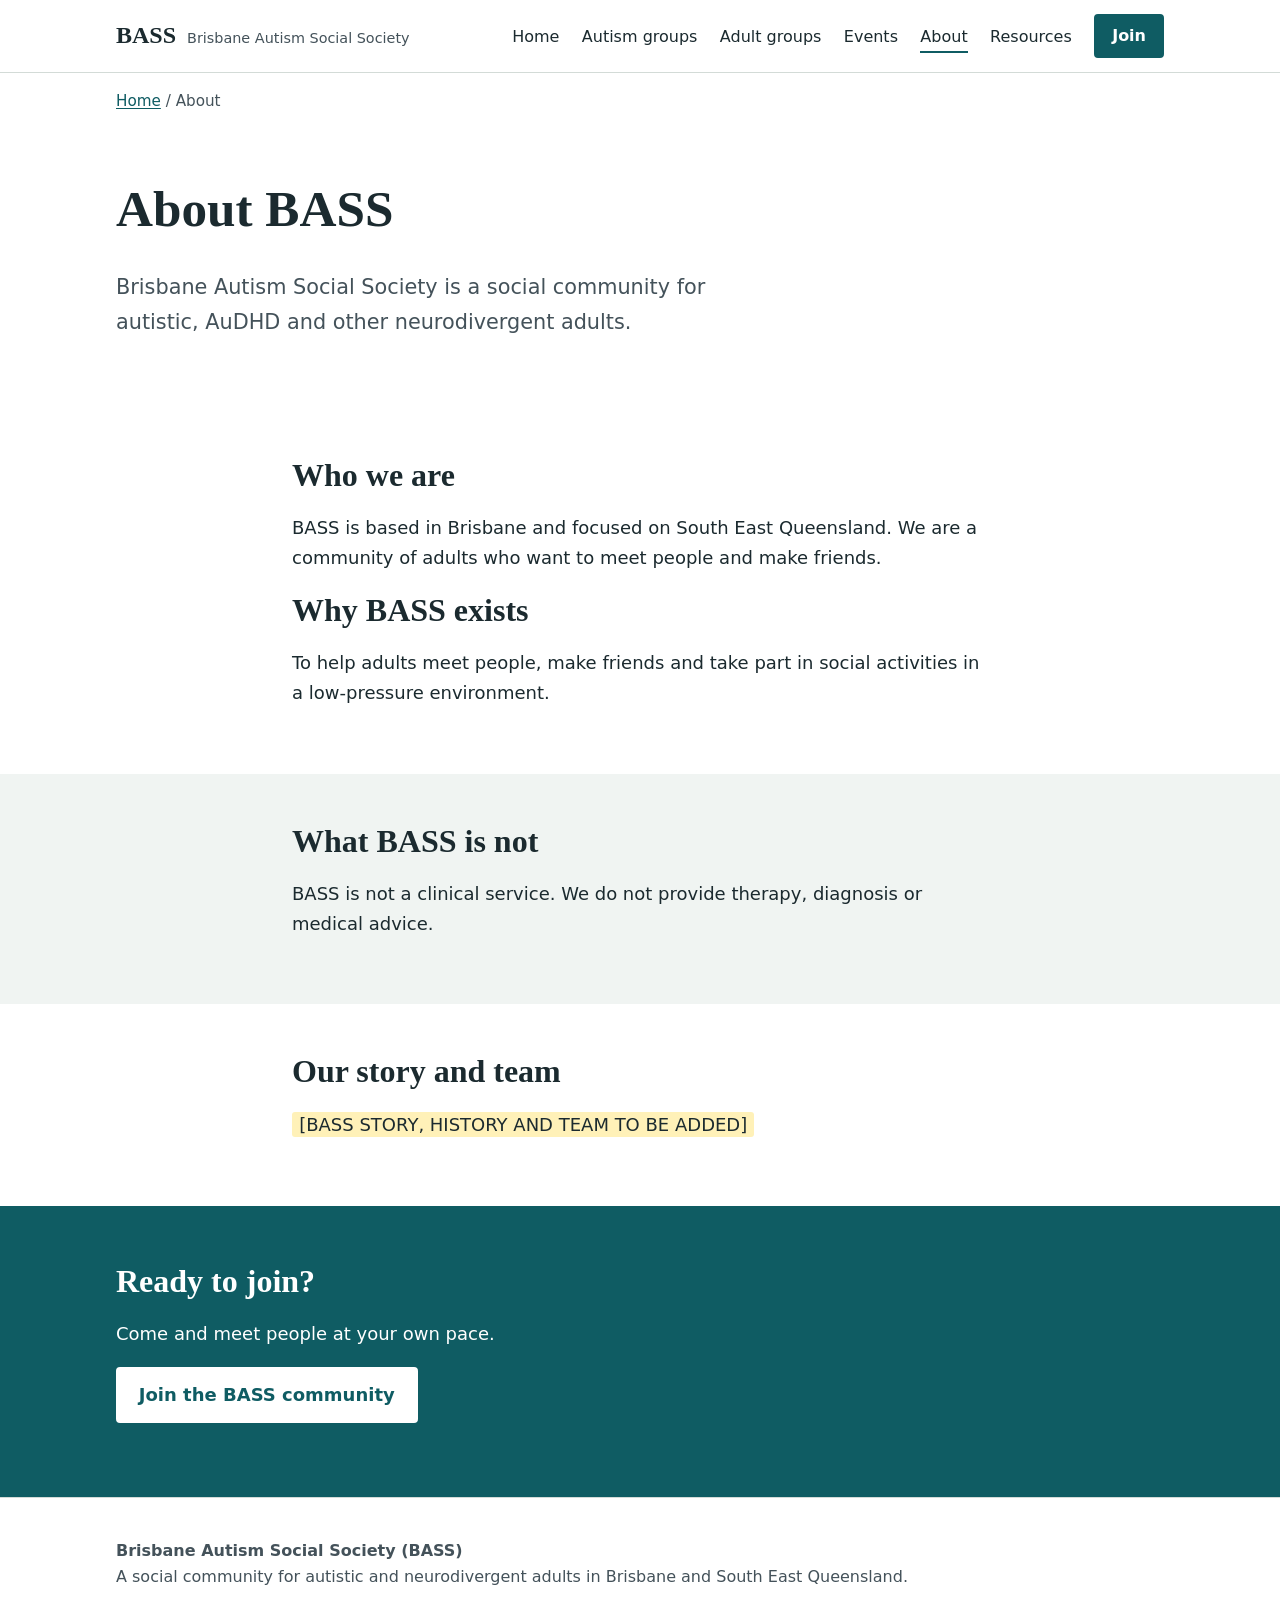
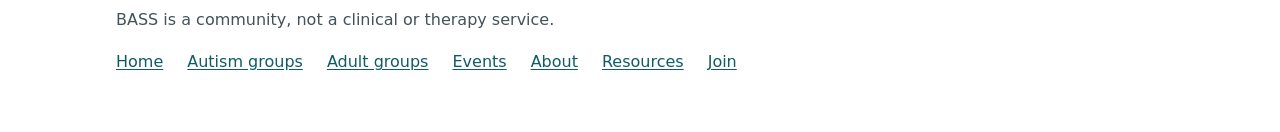
==== about/index.html @ 539f9b06 "Add files via upload" ====
<!doctype html>
<html lang="en-AU">
<head>
<meta charset="utf-8">
<meta name="viewport" content="width=device-width, initial-scale=1">
<title>About BASS | Brisbane Autism Social Society</title>
<meta name="description" content="Learn about Brisbane Autism Social Society (BASS), a social community for autistic and neurodivergent adults in Brisbane and South East Queensland.">
<link rel="canonical" href="https://bassbrisbane.com/about/">
<meta property="og:type" content="website">
<meta property="og:site_name" content="Brisbane Autism Social Society">
<meta property="og:locale" content="en_AU">
<meta property="og:title" content="About BASS | Brisbane Autism Social Society">
<meta property="og:description" content="Learn about Brisbane Autism Social Society (BASS), a social community for autistic and neurodivergent adults in Brisbane and South East Queensland.">
<meta property="og:url" content="https://bassbrisbane.com/about/">
<meta name="twitter:card" content="summary">
<link rel="icon" href="/assets/images/favicon.svg" type="image/svg+xml">
<link rel="stylesheet" href="/assets/css/styles.css">
<script>document.documentElement.className="js"</script>
<script type="application/ld+json">{"@context": "https://schema.org", "@type": "BreadcrumbList", "itemListElement": [{"@type": "ListItem", "position": 1, "name": "Home", "item": "https://bassbrisbane.com/"}, {"@type": "ListItem", "position": 2, "name": "About", "item": "https://bassbrisbane.com/about/"}]}</script>
</head>
<body>
<a class="skip" href="#main">Skip to main content</a>
<header class="site-header"><div class="wrap bar">
<a class="brand" href="/">BASS<span> Brisbane Autism Social Society</span></a>
<button class="menu-btn" aria-expanded="false" aria-controls="nav">Menu</button>
<nav id="nav" class="nav" aria-label="Main"><ul><li><a href="/">Home</a></li><li><a href="/autism-groups-brisbane/">Autism groups</a></li><li><a href="/autism-groups-adults-brisbane/">Adult groups</a></li><li><a href="/events/">Events</a></li><li><a href="/about/" aria-current="page">About</a></li><li><a href="/resources/">Resources</a></li><li><a class="btn" href="/contact/">Join</a></li></ul></nav>
</div></header>
<main id="main">
<p class="crumb"><a href="/">Home</a> / About</p>
<section class="hero"><div class="wrap"><h1>About BASS</h1><p class="lead">Brisbane Autism Social Society is a social community for autistic, AuDHD and other neurodivergent adults.</p></div></section><section class="sec "><div class="wrap narrow"><h2>Who we are</h2>
<p>BASS is based in Brisbane and focused on South East Queensland. We are a community of adults who want to meet people and make friends.</p>
<h2>Why BASS exists</h2>
<p>To help adults meet people, make friends and take part in social activities in a low-pressure environment.</p></div></section><section class="sec soft"><div class="wrap narrow"><h2>What BASS is not</h2>
<p>BASS is not a clinical service. We do not provide therapy, diagnosis or medical advice.</p></div></section><section class="sec "><div class="wrap narrow"><h2>Our story and team</h2><p><span class="ph">[BASS STORY, HISTORY AND TEAM TO BE ADDED]</span></p></div></section><section class="band"><div class="wrap"><h2>Ready to join?</h2><p>Come and meet people at your own pace.</p><p><a class="btn" href="/contact/">Join the BASS community</a></p></div></section>
</main>
<footer class="site-footer"><div class="wrap">
<p><strong>Brisbane Autism Social Society (BASS)</strong><br>A social community for autistic and neurodivergent adults in Brisbane and South East Queensland.</p>
<p>BASS is a community, not a clinical or therapy service.</p>
<ul><li><a href="/">Home</a></li><li><a href="/autism-groups-brisbane/">Autism groups</a></li><li><a href="/autism-groups-adults-brisbane/">Adult groups</a></li><li><a href="/events/">Events</a></li><li><a href="/about/">About</a></li><li><a href="/resources/">Resources</a></li><li><a href="/contact/">Join</a></li></ul>
</div></footer>
<script src="/assets/js/main.js" defer></script>
</body>
</html>
---- assets/css/styles.css ----
/* BASS styles. Colours and sizes are set once here, at the top. */
:root{--text:#1b2a2f;--muted:#44525a;--bg:#fff;--soft:#f0f4f2;--line:#d3dbd7;--brand:#0f5c63;--brand-d:#0a4349;--ph:#fff1b8;--focus:#8a4b00}
*,*::before,*::after{box-sizing:border-box}
html{font-size:100%;scroll-behavior:smooth}
body{margin:0;font:1.125rem/1.65 system-ui,-apple-system,"Segoe UI",Roboto,Arial,sans-serif;color:var(--text);background:var(--bg)}
.wrap{max-width:68rem;margin:0 auto;padding:0 1.25rem}
.narrow{max-width:46rem;margin-left:auto;margin-right:auto}
h1,h2,h3{font-family:Georgia,"Times New Roman",serif;line-height:1.2;margin:0 0 .6em;color:var(--text)}
h1{font-size:clamp(2rem,5vw,3.2rem);max-width:20ch}
h2{font-size:clamp(1.5rem,3.2vw,2rem)}
h3{font-size:1.25rem}
p,ul{margin:0 0 1em}
a{color:var(--brand);text-underline-offset:.15em}
a:hover{color:var(--brand-d)}
:focus-visible{outline:3px solid var(--focus);outline-offset:3px}
.skip{position:absolute;left:-999px}
.skip:focus{left:1rem;top:1rem;background:#fff;padding:.5rem 1rem;z-index:10}
.site-header{border-bottom:1px solid var(--line)}
.bar{display:flex;align-items:center;justify-content:space-between;gap:1rem;padding-top:.9rem;padding-bottom:.9rem;flex-wrap:wrap}
.brand{font:700 1.5rem Georgia,serif;color:var(--text);text-decoration:none}
.brand span{font:400 .9rem system-ui,sans-serif;color:var(--muted);margin-left:.4rem}
.nav ul{display:flex;gap:1.4rem;list-style:none;margin:0;padding:0;align-items:center}
.nav a{color:var(--text);text-decoration:none;font-size:1rem;padding:.3rem 0;border-bottom:2px solid transparent}
.nav a:hover,.nav a[aria-current=page]{border-bottom-color:var(--brand)}
.btn,.nav a.btn{display:inline-block;background:var(--brand);color:#fff;padding:.7rem 1.3rem;border:2px solid var(--brand);border-radius:4px;font-weight:600;text-decoration:none}
.btn:hover,.nav a.btn:hover{background:var(--brand-d);border-color:var(--brand-d);color:#fff}
.btn.alt{background:#fff;color:var(--brand)}
.btn.alt:hover{background:var(--soft);color:var(--brand-d)}
.nav a.btn{padding:.4rem 1rem}
.menu-btn{display:none;font:inherit;background:#fff;border:2px solid var(--brand);color:var(--brand);padding:.4rem 1rem;border-radius:4px;cursor:pointer}
.hero{padding:4rem 0 3rem}
.lead{font-size:1.3rem;color:var(--muted);max-width:40rem}
.actions{display:flex;gap:1rem;flex-wrap:wrap}
.sec{padding:3rem 0}
.soft{background:var(--soft)}
.grid{display:grid;gap:2rem;grid-template-columns:repeat(auto-fit,minmax(14rem,1fr))}
.grid>div{border-top:3px solid var(--brand);padding-top:1rem}
.links li{margin-bottom:.6rem}
.band{background:var(--brand);color:#fff;padding:3.5rem 0}
.band h2{color:#fff}
.band .btn{background:#fff;color:var(--brand);border-color:#fff}
.band .btn:hover{background:var(--soft);color:var(--brand-d)}
.band :focus-visible{outline-color:#fff}
.crumb{max-width:68rem;margin:1rem auto 0;padding:0 1.25rem;font-size:.95rem;color:var(--muted)}
.ph{background:var(--ph);padding:.1em .4em;border-radius:3px}
.site-footer{border-top:1px solid var(--line);padding:2.5rem 0;font-size:1rem;color:var(--muted)}
.site-footer ul{display:flex;flex-wrap:wrap;gap:.5rem 1.5rem;list-style:none;padding:0}
@media (max-width:56rem){
  .js .menu-btn{display:block}
  .js .nav{display:none;width:100%}
  .js .nav.open{display:block}
  .nav ul{flex-direction:column;align-items:flex-start;gap:.8rem;padding:.8rem 0}
  .brand span{display:block;margin:0}
  .hero{padding:2.5rem 0 2rem}
}
@media (max-width:56rem){.nav ul{flex-wrap:wrap}}
@media (max-width:56rem){html:not(.js) .nav ul{flex-direction:row;gap:.5rem 1.2rem;flex-wrap:wrap}}
@media (prefers-reduced-motion:reduce){html{scroll-behavior:auto}*{transition:none!important;animation:none!important}}
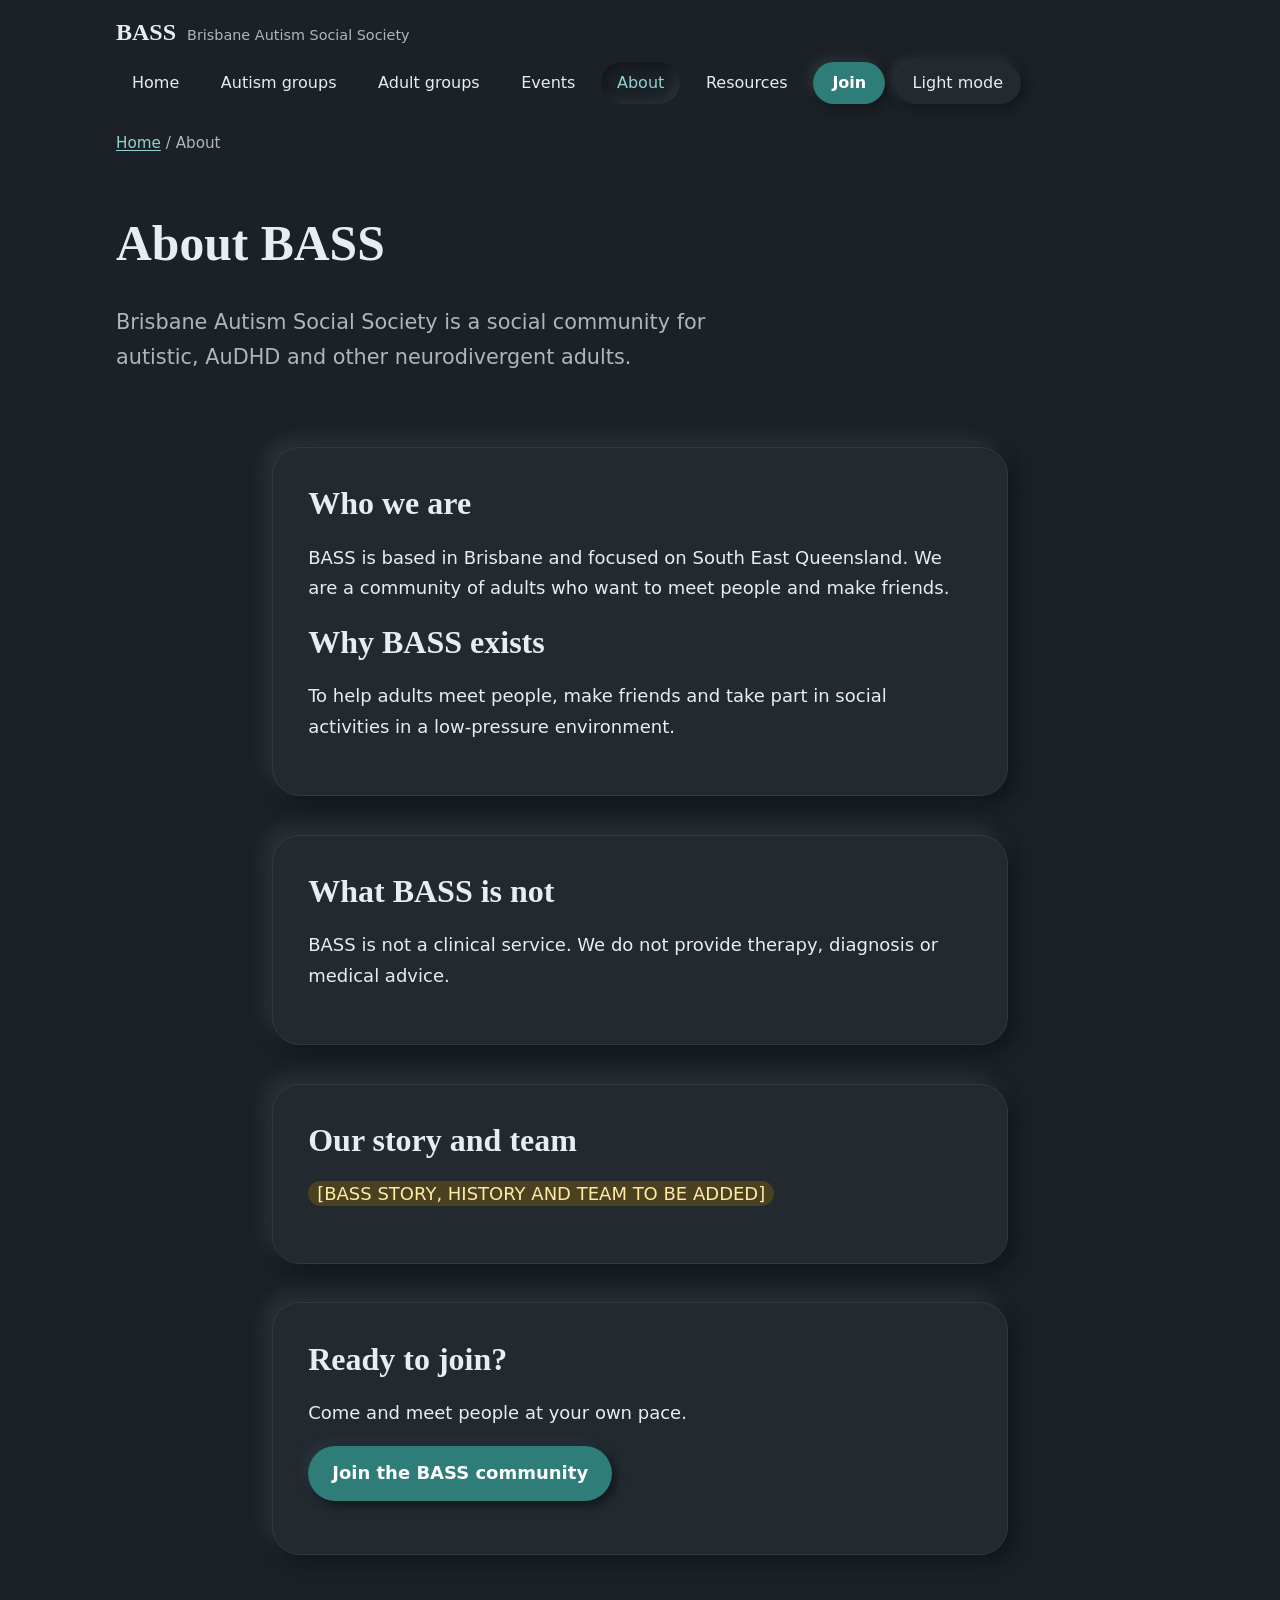
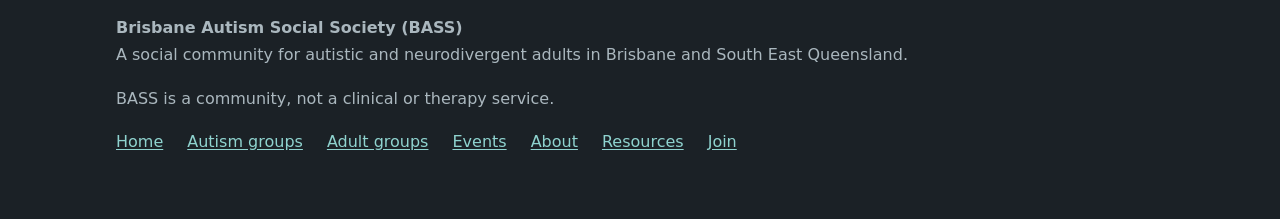
==== commit ddeb4f70: "Add files via upload" ====
--- a/about/index.html
+++ b/about/index.html
@@ -15,7 +15,7 @@
 <meta name="twitter:card" content="summary">
 <link rel="icon" href="/assets/images/favicon.svg" type="image/svg+xml">
 <link rel="stylesheet" href="/assets/css/styles.css">
-<script>document.documentElement.className="js"</script>
+<script>var r=document.documentElement;r.className="js";try{r.dataset.theme=localStorage.getItem("bass-theme")||"dark"}catch(e){r.dataset.theme="dark"}</script>
 <script type="application/ld+json">{"@context": "https://schema.org", "@type": "BreadcrumbList", "itemListElement": [{"@type": "ListItem", "position": 1, "name": "Home", "item": "https://bassbrisbane.com/"}, {"@type": "ListItem", "position": 2, "name": "About", "item": "https://bassbrisbane.com/about/"}]}</script>
 </head>
 <body>
@@ -23,7 +23,7 @@
 <header class="site-header"><div class="wrap bar">
 <a class="brand" href="/">BASS<span> Brisbane Autism Social Society</span></a>
 <button class="menu-btn" aria-expanded="false" aria-controls="nav">Menu</button>
-<nav id="nav" class="nav" aria-label="Main"><ul><li><a href="/">Home</a></li><li><a href="/autism-groups-brisbane/">Autism groups</a></li><li><a href="/autism-groups-adults-brisbane/">Adult groups</a></li><li><a href="/events/">Events</a></li><li><a href="/about/" aria-current="page">About</a></li><li><a href="/resources/">Resources</a></li><li><a class="btn" href="/contact/">Join</a></li></ul></nav>
+<nav id="nav" class="nav" aria-label="Main"><ul><li><a href="/">Home</a></li><li><a href="/autism-groups-brisbane/">Autism groups</a></li><li><a href="/autism-groups-adults-brisbane/">Adult groups</a></li><li><a href="/events/">Events</a></li><li><a href="/about/" aria-current="page">About</a></li><li><a href="/resources/">Resources</a></li><li><a class="btn" href="/contact/">Join</a></li><li><button type="button" class="theme-btn">Light mode</button></li></ul></nav>
 </div></header>
 <main id="main">
 <p class="crumb"><a href="/">Home</a> / About</p>
--- a/assets/css/styles.css
+++ b/assets/css/styles.css
@@ -1,58 +1,61 @@
-/* BASS styles. Colours and sizes are set once here, at the top. */
-:root{--text:#1b2a2f;--muted:#44525a;--bg:#fff;--soft:#f0f4f2;--line:#d3dbd7;--brand:#0f5c63;--brand-d:#0a4349;--ph:#fff1b8;--focus:#8a4b00}
+/* BASS styles: soft, raised ("pop-out") look on a calm dark theme.
+   Colours live in the two theme blocks below. Change them here. */
+:root,[data-theme=dark]{--bg:#1b2126;--surface:#222a30;--text:#e8edf0;--muted:#aab7be;--link:#8fd3cf;--btn:#2e7d78;--btn-h:#37908a;--line:#303a42;--ph:#4a4120;--ph-t:#ffeaa6;--focus:#ffd28a;--hi:#2b343b;--lo:#12171a}
+[data-theme=light]{--bg:#e9eef0;--surface:#e9eef0;--text:#1b2a2f;--muted:#44525a;--link:#0f5c63;--btn:#0f5c63;--btn-h:#0a4349;--line:#d3dbd7;--ph:#fff1b8;--ph-t:#1b2a2f;--focus:#8a4b00;--hi:#fff;--lo:#c3cbce}
+:root{--r:28px;--pop:8px 8px 18px var(--lo),-8px -8px 18px var(--hi);--pop-s:4px 4px 10px var(--lo),-4px -4px 10px var(--hi);--press:inset 4px 4px 10px var(--lo),inset -4px -4px 10px var(--hi)}
 *,*::before,*::after{box-sizing:border-box}
 html{font-size:100%;scroll-behavior:smooth}
-body{margin:0;font:1.125rem/1.65 system-ui,-apple-system,"Segoe UI",Roboto,Arial,sans-serif;color:var(--text);background:var(--bg)}
+body{margin:0;font:1.125rem/1.7 system-ui,-apple-system,"Segoe UI",Roboto,Arial,sans-serif;color:var(--text);background:var(--bg)}
 .wrap{max-width:68rem;margin:0 auto;padding:0 1.25rem}
-.narrow{max-width:46rem;margin-left:auto;margin-right:auto}
-h1,h2,h3{font-family:Georgia,"Times New Roman",serif;line-height:1.2;margin:0 0 .6em;color:var(--text)}
-h1{font-size:clamp(2rem,5vw,3.2rem);max-width:20ch}
+h1,h2,h3{font-family:Georgia,"Times New Roman",serif;line-height:1.25;margin:0 0 .6em}
+h1{font-size:clamp(2rem,5vw,3.1rem);max-width:20ch}
 h2{font-size:clamp(1.5rem,3.2vw,2rem)}
 h3{font-size:1.25rem}
 p,ul{margin:0 0 1em}
-a{color:var(--brand);text-underline-offset:.15em}
-a:hover{color:var(--brand-d)}
+a{color:var(--link);text-underline-offset:.15em}
 :focus-visible{outline:3px solid var(--focus);outline-offset:3px}
 .skip{position:absolute;left:-999px}
-.skip:focus{left:1rem;top:1rem;background:#fff;padding:.5rem 1rem;z-index:10}
-.site-header{border-bottom:1px solid var(--line)}
-.bar{display:flex;align-items:center;justify-content:space-between;gap:1rem;padding-top:.9rem;padding-bottom:.9rem;flex-wrap:wrap}
+.skip:focus{left:1rem;top:1rem;background:var(--surface);color:var(--text);padding:.5rem 1rem;z-index:10;border-radius:999px}
+.bar{display:flex;align-items:center;justify-content:space-between;gap:1rem;padding-top:1.2rem;padding-bottom:1.2rem;flex-wrap:wrap}
 .brand{font:700 1.5rem Georgia,serif;color:var(--text);text-decoration:none}
 .brand span{font:400 .9rem system-ui,sans-serif;color:var(--muted);margin-left:.4rem}
-.nav ul{display:flex;gap:1.4rem;list-style:none;margin:0;padding:0;align-items:center}
-.nav a{color:var(--text);text-decoration:none;font-size:1rem;padding:.3rem 0;border-bottom:2px solid transparent}
-.nav a:hover,.nav a[aria-current=page]{border-bottom-color:var(--brand)}
-.btn,.nav a.btn{display:inline-block;background:var(--brand);color:#fff;padding:.7rem 1.3rem;border:2px solid var(--brand);border-radius:4px;font-weight:600;text-decoration:none}
-.btn:hover,.nav a.btn:hover{background:var(--brand-d);border-color:var(--brand-d);color:#fff}
-.btn.alt{background:#fff;color:var(--brand)}
-.btn.alt:hover{background:var(--soft);color:var(--brand-d)}
-.nav a.btn{padding:.4rem 1rem}
-.menu-btn{display:none;font:inherit;background:#fff;border:2px solid var(--brand);color:var(--brand);padding:.4rem 1rem;border-radius:4px;cursor:pointer}
-.hero{padding:4rem 0 3rem}
+.nav ul{display:flex;gap:.6rem;list-style:none;margin:0;padding:0;align-items:center}
+.nav a{display:inline-block;color:var(--text);text-decoration:none;font-size:1rem;padding:.45rem 1rem;border-radius:999px;transition:box-shadow .2s}
+.nav a:hover{box-shadow:var(--pop-s)}
+.nav a[aria-current=page]{box-shadow:var(--press);color:var(--link)}
+.btn,.nav a.btn{display:inline-block;background:var(--btn);color:#fff;padding:.75rem 1.5rem;border:0;border-radius:999px;font-weight:600;text-decoration:none;box-shadow:var(--pop-s);transition:box-shadow .2s,background .2s}
+.btn:hover,.nav a.btn:hover{background:var(--btn-h);box-shadow:var(--pop)}
+.btn:active,.nav a.btn:active{box-shadow:var(--press)}
+.btn.alt{background:var(--surface);color:var(--link)}
+.btn.alt:hover{background:var(--surface)}
+.nav a.btn{padding:.45rem 1.2rem}
+.menu-btn,.theme-btn{font:inherit;font-size:1rem;color:var(--text);background:var(--surface);border:0;border-radius:999px;padding:.45rem 1.1rem;box-shadow:var(--pop-s);cursor:pointer}
+.menu-btn{display:none}
+.theme-btn{display:none}
+.js .theme-btn{display:inline-block}
+.menu-btn:active,.theme-btn:active{box-shadow:var(--press)}
+.hero{padding:3.5rem 0 2rem}
 .lead{font-size:1.3rem;color:var(--muted);max-width:40rem}
-.actions{display:flex;gap:1rem;flex-wrap:wrap}
-.sec{padding:3rem 0}
-.soft{background:var(--soft)}
-.grid{display:grid;gap:2rem;grid-template-columns:repeat(auto-fit,minmax(14rem,1fr))}
-.grid>div{border-top:3px solid var(--brand);padding-top:1rem}
+.actions{display:flex;gap:1.2rem;flex-wrap:wrap}
+.sec,.band{padding:1.2rem 0}
+.sec>.wrap,.band>.wrap{width:calc(100% - 2.5rem);padding:2.2rem;background:var(--surface);border:1px solid var(--line);border-radius:var(--r);box-shadow:var(--pop)}
+.sec>.narrow,.band>.wrap{max-width:46rem}
+.grid{display:grid;gap:1.5rem;grid-template-columns:repeat(auto-fit,minmax(14rem,1fr))}
+.grid>div{box-shadow:var(--press);border-radius:20px;padding:1.3rem}
+.grid p{margin:0}
 .links li{margin-bottom:.6rem}
-.band{background:var(--brand);color:#fff;padding:3.5rem 0}
-.band h2{color:#fff}
-.band .btn{background:#fff;color:var(--brand);border-color:#fff}
-.band .btn:hover{background:var(--soft);color:var(--brand-d)}
-.band :focus-visible{outline-color:#fff}
-.crumb{max-width:68rem;margin:1rem auto 0;padding:0 1.25rem;font-size:.95rem;color:var(--muted)}
-.ph{background:var(--ph);padding:.1em .4em;border-radius:3px}
-.site-footer{border-top:1px solid var(--line);padding:2.5rem 0;font-size:1rem;color:var(--muted)}
+.crumb{max-width:68rem;margin:.5rem auto 0;padding:0 1.25rem;font-size:.95rem;color:var(--muted)}
+.ph{background:var(--ph);color:var(--ph-t);padding:.1em .5em;border-radius:999px}
+.site-footer{padding:2.5rem 0 3rem;font-size:1rem;color:var(--muted)}
 .site-footer ul{display:flex;flex-wrap:wrap;gap:.5rem 1.5rem;list-style:none;padding:0}
 @media (max-width:56rem){
   .js .menu-btn{display:block}
   .js .nav{display:none;width:100%}
-  .js .nav.open{display:block}
-  .nav ul{flex-direction:column;align-items:flex-start;gap:.8rem;padding:.8rem 0}
+  .js .nav.open{display:block;background:var(--surface);border-radius:var(--r);box-shadow:var(--pop);padding:.8rem 1.2rem}
+  .nav ul{flex-direction:column;align-items:flex-start;gap:.4rem}
+  html:not(.js) .nav ul{flex-direction:row}
   .brand span{display:block;margin:0}
-  .hero{padding:2.5rem 0 2rem}
+  .hero{padding:2rem 0 1rem}
+  .sec>.wrap,.band>.wrap{padding:1.5rem}
 }
-@media (max-width:56rem){.nav ul{flex-wrap:wrap}}
-@media (max-width:56rem){html:not(.js) .nav ul{flex-direction:row;gap:.5rem 1.2rem;flex-wrap:wrap}}
 @media (prefers-reduced-motion:reduce){html{scroll-behavior:auto}*{transition:none!important;animation:none!important}}
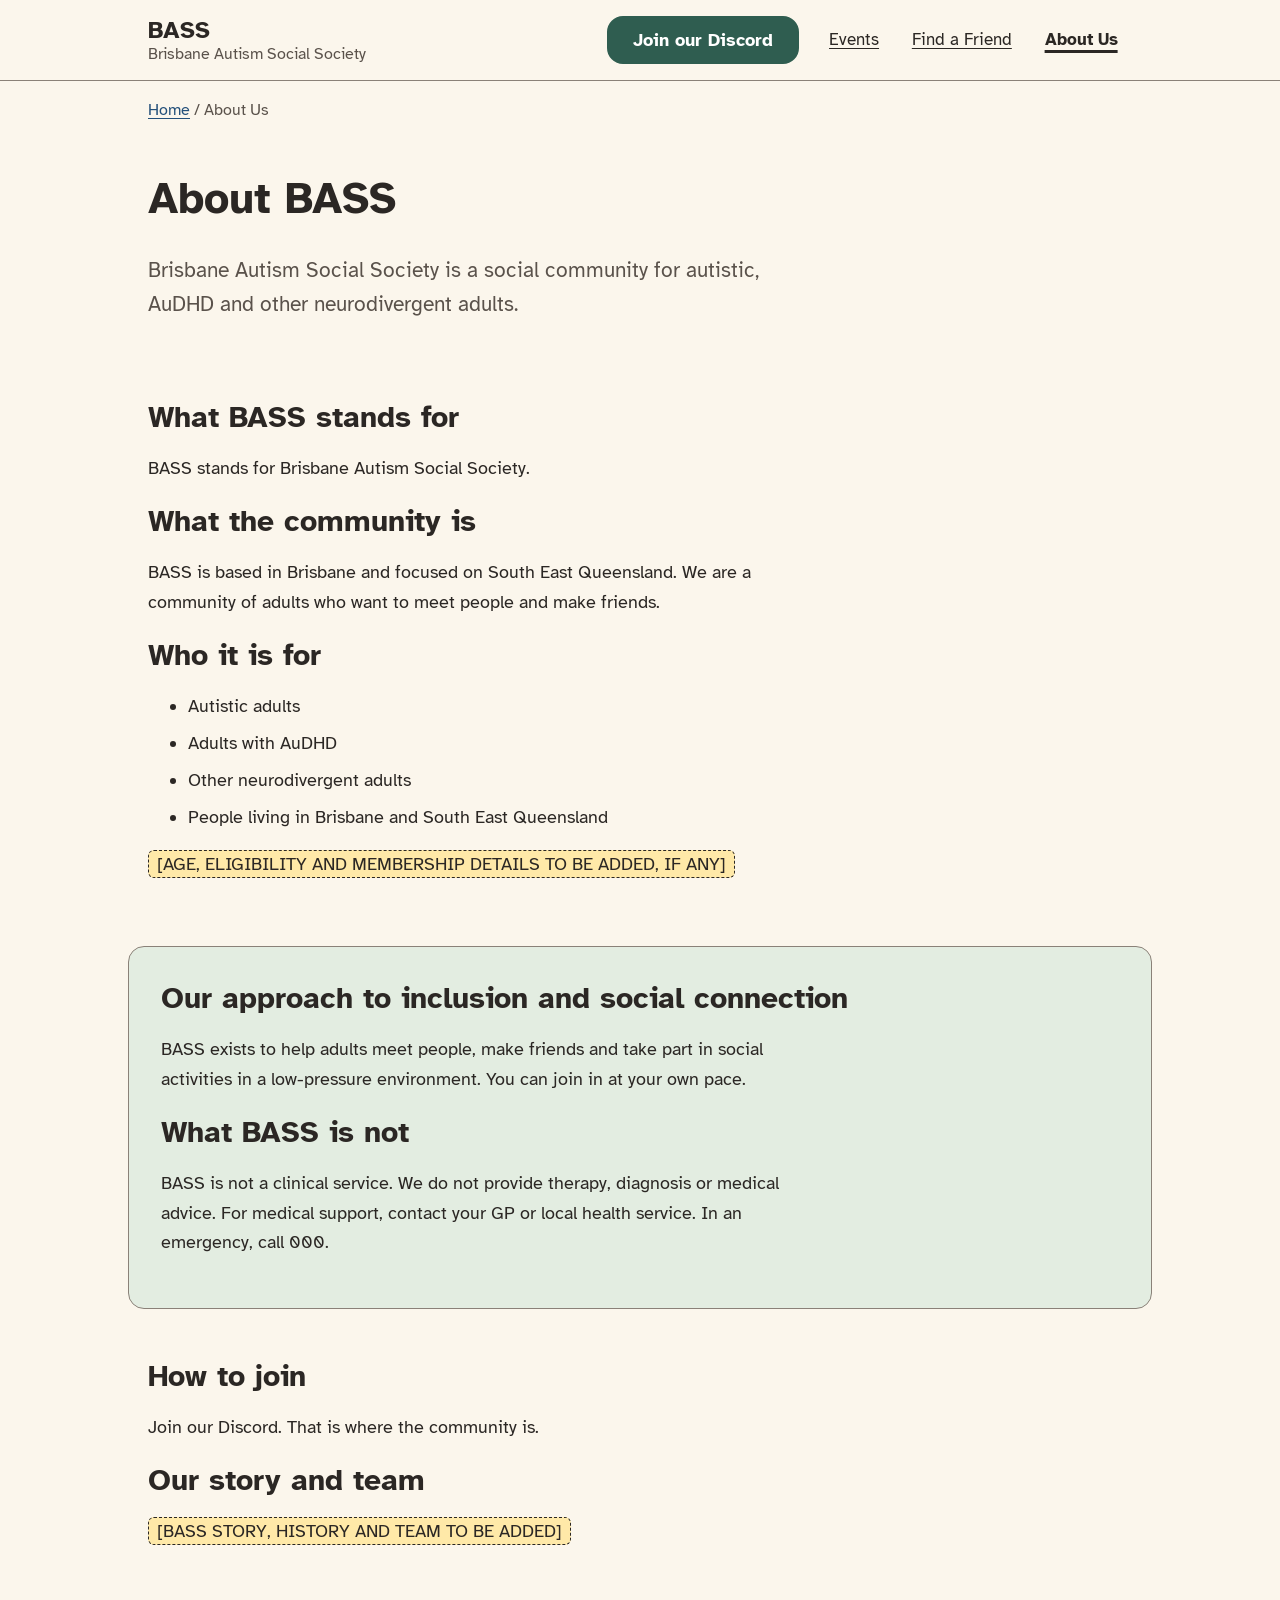
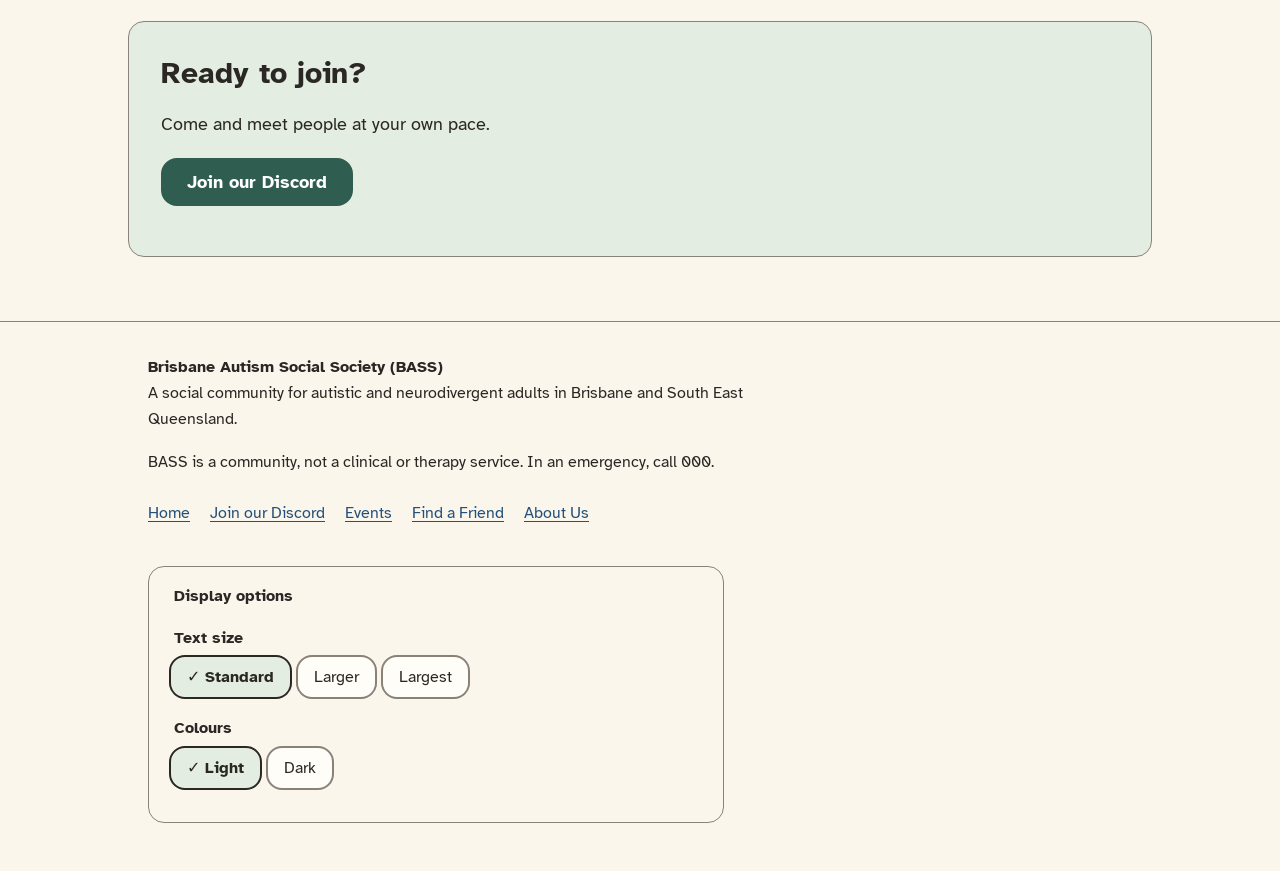
==== commit cd8f609f: "Add files via upload" ====
--- a/about/index.html
+++ b/about/index.html
@@ -3,40 +3,54 @@
 <head>
 <meta charset="utf-8">
 <meta name="viewport" content="width=device-width, initial-scale=1">
-<title>About BASS | Brisbane Autism Social Society</title>
+<title>About BASS | Autism Social Group for Adults in Brisbane</title>
 <meta name="description" content="Learn about Brisbane Autism Social Society (BASS), a social community for autistic and neurodivergent adults in Brisbane and South East Queensland.">
 <link rel="canonical" href="https://bassbrisbane.com/about/">
 <meta property="og:type" content="website">
 <meta property="og:site_name" content="Brisbane Autism Social Society">
 <meta property="og:locale" content="en_AU">
-<meta property="og:title" content="About BASS | Brisbane Autism Social Society">
+<meta property="og:title" content="About BASS | Autism Social Group for Adults in Brisbane">
 <meta property="og:description" content="Learn about Brisbane Autism Social Society (BASS), a social community for autistic and neurodivergent adults in Brisbane and South East Queensland.">
 <meta property="og:url" content="https://bassbrisbane.com/about/">
 <meta name="twitter:card" content="summary">
 <link rel="icon" href="/assets/images/favicon.svg" type="image/svg+xml">
+<link rel="preload" href="/assets/fonts/atkinson-hyperlegible-latin-400-normal.woff2" as="font" type="font/woff2" crossorigin>
 <link rel="stylesheet" href="/assets/css/styles.css">
-<script>var r=document.documentElement;r.className="js";try{r.dataset.theme=localStorage.getItem("bass-theme")||"dark"}catch(e){r.dataset.theme="dark"}</script>
-<script type="application/ld+json">{"@context": "https://schema.org", "@type": "BreadcrumbList", "itemListElement": [{"@type": "ListItem", "position": 1, "name": "Home", "item": "https://bassbrisbane.com/"}, {"@type": "ListItem", "position": 2, "name": "About", "item": "https://bassbrisbane.com/about/"}]}</script>
+<script>var r=document.documentElement;r.className="js";try{var t=localStorage.getItem("bass-theme");if(!t)t=matchMedia("(prefers-color-scheme: dark)").matches?"dark":"light";r.dataset.theme=t;var s=localStorage.getItem("bass-size");if(s)r.dataset.size=s}catch(e){r.dataset.theme="light"}</script>
+<script type="application/ld+json">{"@context": "https://schema.org", "@type": "BreadcrumbList", "itemListElement": [{"@type": "ListItem", "position": 1, "name": "Home", "item": "https://bassbrisbane.com/"}, {"@type": "ListItem", "position": 2, "name": "About Us", "item": "https://bassbrisbane.com/about/"}]}</script>
 </head>
 <body>
 <a class="skip" href="#main">Skip to main content</a>
 <header class="site-header"><div class="wrap bar">
-<a class="brand" href="/">BASS<span> Brisbane Autism Social Society</span></a>
-<button class="menu-btn" aria-expanded="false" aria-controls="nav">Menu</button>
-<nav id="nav" class="nav" aria-label="Main"><ul><li><a href="/">Home</a></li><li><a href="/autism-groups-brisbane/">Autism groups</a></li><li><a href="/autism-groups-adults-brisbane/">Adult groups</a></li><li><a href="/events/">Events</a></li><li><a href="/about/" aria-current="page">About</a></li><li><a href="/resources/">Resources</a></li><li><a class="btn" href="/contact/">Join</a></li><li><button type="button" class="theme-btn">Light mode</button></li></ul></nav>
+<a class="brand" href="/">BASS <small>Brisbane Autism Social Society</small></a>
+<div class="bar-actions"><a class="btn" href="https://discord.gg/QpfH5bfpbb">Join our Discord</a><button type="button" class="menu-btn" aria-expanded="false" aria-controls="nav">Menu</button></div>
+<nav id="nav" class="nav" aria-label="Main"><ul><li><a href="/events/">Events</a></li><li><a href="/find-a-friend/">Find a Friend</a></li><li><a href="/about/" aria-current="page">About Us</a></li></ul></nav>
 </div></header>
 <main id="main">
-<p class="crumb"><a href="/">Home</a> / About</p>
-<section class="hero"><div class="wrap"><h1>About BASS</h1><p class="lead">Brisbane Autism Social Society is a social community for autistic, AuDHD and other neurodivergent adults.</p></div></section><section class="sec "><div class="wrap narrow"><h2>Who we are</h2>
+<p class="crumb"><a href="/">Home</a> / About Us</p>
+<section class="hero"><div class="wrap"><h1>About BASS</h1><p class="lead">Brisbane Autism Social Society is a social community for autistic, AuDHD and other neurodivergent adults.</p></div></section>
+<section class="sec"><div class="wrap"><h2>What BASS stands for</h2>
+<p>BASS stands for Brisbane Autism Social Society.</p>
+<h2>What the community is</h2>
 <p>BASS is based in Brisbane and focused on South East Queensland. We are a community of adults who want to meet people and make friends.</p>
-<h2>Why BASS exists</h2>
-<p>To help adults meet people, make friends and take part in social activities in a low-pressure environment.</p></div></section><section class="sec soft"><div class="wrap narrow"><h2>What BASS is not</h2>
-<p>BASS is not a clinical service. We do not provide therapy, diagnosis or medical advice.</p></div></section><section class="sec "><div class="wrap narrow"><h2>Our story and team</h2><p><span class="ph">[BASS STORY, HISTORY AND TEAM TO BE ADDED]</span></p></div></section><section class="band"><div class="wrap"><h2>Ready to join?</h2><p>Come and meet people at your own pace.</p><p><a class="btn" href="/contact/">Join the BASS community</a></p></div></section>
+<h2>Who it is for</h2>
+<ul><li>Autistic adults</li><li>Adults with AuDHD</li><li>Other neurodivergent adults</li><li>People living in Brisbane and South East Queensland</li></ul>
+<p><span class="ph">[AGE, ELIGIBILITY AND MEMBERSHIP DETAILS TO BE ADDED, IF ANY]</span></p></div></section>
+<section class="sec"><div class="wrap box soft"><h2>Our approach to inclusion and social connection</h2>
+<p>BASS exists to help adults meet people, make friends and take part in social activities in a low-pressure environment. You can join in at your own pace.</p>
+<h2>What BASS is not</h2>
+<p>BASS is not a clinical service. We do not provide therapy, diagnosis or medical advice. For medical support, contact your GP or local health service. In an emergency, call 000.</p></div></section>
+<section class="sec"><div class="wrap"><h2>How to join</h2><p>Join our Discord. That is where the community is.</p>
+<h2>Our story and team</h2><p><span class="ph">[BASS STORY, HISTORY AND TEAM TO BE ADDED]</span></p></div></section>
+<section class="join-band"><div class="wrap"><h2>Ready to join?</h2><p>Come and meet people at your own pace.</p><p><a class="btn big" href="https://discord.gg/QpfH5bfpbb">Join our Discord</a></p></div></section>
 </main>
 <footer class="site-footer"><div class="wrap">
 <p><strong>Brisbane Autism Social Society (BASS)</strong><br>A social community for autistic and neurodivergent adults in Brisbane and South East Queensland.</p>
-<p>BASS is a community, not a clinical or therapy service.</p>
-<ul><li><a href="/">Home</a></li><li><a href="/autism-groups-brisbane/">Autism groups</a></li><li><a href="/autism-groups-adults-brisbane/">Adult groups</a></li><li><a href="/events/">Events</a></li><li><a href="/about/">About</a></li><li><a href="/resources/">Resources</a></li><li><a href="/contact/">Join</a></li></ul>
+<p>BASS is a community, not a clinical or therapy service. In an emergency, call 000.</p>
+<nav aria-label="Footer"><ul><li><a href="/">Home</a></li><li><a href="https://discord.gg/QpfH5bfpbb">Join our Discord</a></li><li><a href="/events/">Events</a></li><li><a href="/find-a-friend/">Find a Friend</a></li><li><a href="/about/">About Us</a></li></ul></nav>
+<div class="display" role="group" aria-labelledby="disp"><p class="lbl" id="disp">Display options</p>
+<fieldset><legend>Text size</legend><button type="button" class="opt" data-group="size" data-value="default" aria-pressed="true">Standard</button><button type="button" class="opt" data-group="size" data-value="large" aria-pressed="false">Larger</button><button type="button" class="opt" data-group="size" data-value="larger" aria-pressed="false">Largest</button></fieldset>
+<fieldset><legend>Colours</legend><button type="button" class="opt" data-group="theme" data-value="light" aria-pressed="true">Light</button><button type="button" class="opt" data-group="theme" data-value="dark" aria-pressed="false">Dark</button></fieldset></div>
 </div></footer>
 <script src="/assets/js/main.js" defer></script>
 </body>
--- a/assets/css/styles.css
+++ b/assets/css/styles.css
@@ -1,61 +1,108 @@
-/* BASS styles: soft, raised ("pop-out") look on a calm dark theme.
-   Colours live in the two theme blocks below. Change them here. */
-:root,[data-theme=dark]{--bg:#1b2126;--surface:#222a30;--text:#e8edf0;--muted:#aab7be;--link:#8fd3cf;--btn:#2e7d78;--btn-h:#37908a;--line:#303a42;--ph:#4a4120;--ph-t:#ffeaa6;--focus:#ffd28a;--hi:#2b343b;--lo:#12171a}
-[data-theme=light]{--bg:#e9eef0;--surface:#e9eef0;--text:#1b2a2f;--muted:#44525a;--link:#0f5c63;--btn:#0f5c63;--btn-h:#0a4349;--line:#d3dbd7;--ph:#fff1b8;--ph-t:#1b2a2f;--focus:#8a4b00;--hi:#fff;--lo:#c3cbce}
-:root{--r:28px;--pop:8px 8px 18px var(--lo),-8px -8px 18px var(--hi);--pop-s:4px 4px 10px var(--lo),-4px -4px 10px var(--hi);--press:inset 4px 4px 10px var(--lo),inset -4px -4px 10px var(--hi)}
+/* BASS styles: calm, warm and readable. All colours, sizes and spacing are
+   variables at the top. Change them here and every page updates. */
+@font-face{font-family:"Atkinson Hyperlegible";src:url(/assets/fonts/atkinson-hyperlegible-latin-400-normal.woff2) format("woff2");font-weight:400;font-style:normal;font-display:swap}
+@font-face{font-family:"Atkinson Hyperlegible";src:url(/assets/fonts/atkinson-hyperlegible-latin-700-normal.woff2) format("woff2");font-weight:700;font-style:normal;font-display:swap}
+:root{
+  --bg:#FBF6EC;--surface:#FFFDF8;--text:#2B2724;--muted:#5A524B;--link:#24507A;
+  --btn:#2F5D50;--btn-h:#244A40;--btn-t:#fff;--line:#8A8178;--soft:#E3EDE1;
+  --blue:#E1EAF1;--lav:#ECE7F5;--peach:#F8E4D6;--accent:#8F4326;
+  --ph:#FFE9A8;--ph-t:#2B2724;--focus:#1B3F6B;--focus-ring:#fff;
+  --font:"Atkinson Hyperlegible",system-ui,-apple-system,"Segoe UI",Roboto,Arial,sans-serif;
+  --r:16px;--gap:1.5rem;--measure:40rem;
+}
+:root[data-theme=dark]{
+  --bg:#1F2220;--surface:#282C29;--text:#EEE9E0;--muted:#BEB7AB;--link:#A5C8E8;
+  --btn:#9BCDB0;--btn-h:#B5DCC5;--btn-t:#14201A;--line:#7C8279;--soft:#2B352E;
+  --blue:#27323C;--lav:#322E3E;--peach:#3B2F28;--accent:#E8A98A;
+  --ph:#5A4B16;--ph-t:#FFF3C9;--focus:#FFD98A;--focus-ring:#1F2220;
+}
 *,*::before,*::after{box-sizing:border-box}
-html{font-size:100%;scroll-behavior:smooth}
-body{margin:0;font:1.125rem/1.7 system-ui,-apple-system,"Segoe UI",Roboto,Arial,sans-serif;color:var(--text);background:var(--bg)}
-.wrap{max-width:68rem;margin:0 auto;padding:0 1.25rem}
-h1,h2,h3{font-family:Georgia,"Times New Roman",serif;line-height:1.25;margin:0 0 .6em}
-h1{font-size:clamp(2rem,5vw,3.1rem);max-width:20ch}
-h2{font-size:clamp(1.5rem,3.2vw,2rem)}
+html{font-size:100%}
+html[data-size=large]{font-size:112.5%}
+html[data-size=larger]{font-size:125%}
+body{margin:0;font:1.125rem/1.65 var(--font);color:var(--text);background:var(--bg);overflow-wrap:break-word}
+.wrap{max-width:64rem;margin:0 auto;padding:0 1.25rem}
+h1,h2,h3{font-weight:700;line-height:1.25;margin:0 0 .6em}
+h1{font-size:clamp(2rem,5vw,2.75rem);max-width:22ch}
+h2{font-size:clamp(1.5rem,3.2vw,1.9rem);margin-top:0}
 h3{font-size:1.25rem}
-p,ul{margin:0 0 1em}
-a{color:var(--link);text-underline-offset:.15em}
-:focus-visible{outline:3px solid var(--focus);outline-offset:3px}
-.skip{position:absolute;left:-999px}
-.skip:focus{left:1rem;top:1rem;background:var(--surface);color:var(--text);padding:.5rem 1rem;z-index:10;border-radius:999px}
-.bar{display:flex;align-items:center;justify-content:space-between;gap:1rem;padding-top:1.2rem;padding-bottom:1.2rem;flex-wrap:wrap}
-.brand{font:700 1.5rem Georgia,serif;color:var(--text);text-decoration:none}
-.brand span{font:400 .9rem system-ui,sans-serif;color:var(--muted);margin-left:.4rem}
-.nav ul{display:flex;gap:.6rem;list-style:none;margin:0;padding:0;align-items:center}
-.nav a{display:inline-block;color:var(--text);text-decoration:none;font-size:1rem;padding:.45rem 1rem;border-radius:999px;transition:box-shadow .2s}
-.nav a:hover{box-shadow:var(--pop-s)}
-.nav a[aria-current=page]{box-shadow:var(--press);color:var(--link)}
-.btn,.nav a.btn{display:inline-block;background:var(--btn);color:#fff;padding:.75rem 1.5rem;border:0;border-radius:999px;font-weight:600;text-decoration:none;box-shadow:var(--pop-s);transition:box-shadow .2s,background .2s}
-.btn:hover,.nav a.btn:hover{background:var(--btn-h);box-shadow:var(--pop)}
-.btn:active,.nav a.btn:active{box-shadow:var(--press)}
-.btn.alt{background:var(--surface);color:var(--link)}
-.btn.alt:hover{background:var(--surface)}
-.nav a.btn{padding:.45rem 1.2rem}
-.menu-btn,.theme-btn{font:inherit;font-size:1rem;color:var(--text);background:var(--surface);border:0;border-radius:999px;padding:.45rem 1.1rem;box-shadow:var(--pop-s);cursor:pointer}
-.menu-btn{display:none}
-.theme-btn{display:none}
-.js .theme-btn{display:inline-block}
-.menu-btn:active,.theme-btn:active{box-shadow:var(--press)}
-.hero{padding:3.5rem 0 2rem}
-.lead{font-size:1.3rem;color:var(--muted);max-width:40rem}
-.actions{display:flex;gap:1.2rem;flex-wrap:wrap}
-.sec,.band{padding:1.2rem 0}
-.sec>.wrap,.band>.wrap{width:calc(100% - 2.5rem);padding:2.2rem;background:var(--surface);border:1px solid var(--line);border-radius:var(--r);box-shadow:var(--pop)}
-.sec>.narrow,.band>.wrap{max-width:46rem}
-.grid{display:grid;gap:1.5rem;grid-template-columns:repeat(auto-fit,minmax(14rem,1fr))}
-.grid>div{box-shadow:var(--press);border-radius:20px;padding:1.3rem}
-.grid p{margin:0}
-.links li{margin-bottom:.6rem}
-.crumb{max-width:68rem;margin:.5rem auto 0;padding:0 1.25rem;font-size:.95rem;color:var(--muted)}
-.ph{background:var(--ph);color:var(--ph-t);padding:.1em .5em;border-radius:999px}
-.site-footer{padding:2.5rem 0 3rem;font-size:1rem;color:var(--muted)}
-.site-footer ul{display:flex;flex-wrap:wrap;gap:.5rem 1.5rem;list-style:none;padding:0}
-@media (max-width:56rem){
-  .js .menu-btn{display:block}
+p,ul,ol{margin:0 0 1em;max-width:var(--measure)}
+li{margin-bottom:.4em}
+a{color:var(--link);text-underline-offset:.18em;text-decoration-thickness:.08em}
+a:hover{text-decoration-thickness:.16em}
+:focus-visible{outline:3px solid var(--focus);outline-offset:3px;box-shadow:0 0 0 6px var(--focus-ring)}
+.skip{position:absolute;left:-999px;top:0}
+.skip:focus{left:1rem;top:1rem;z-index:10;background:var(--surface);color:var(--text);padding:.75rem 1.25rem;border:2px solid var(--text);border-radius:var(--r)}
+.visually-hidden{position:absolute;width:1px;height:1px;overflow:hidden;clip:rect(0 0 0 0);white-space:nowrap}
+/* Header */
+.site-header{border-bottom:1px solid var(--line)}
+.bar{display:flex;align-items:center;flex-wrap:wrap;gap:.75rem 1rem;padding-top:1rem;padding-bottom:1rem}
+.brand{margin-right:auto;font-weight:700;font-size:1.5rem;color:var(--text);text-decoration:none;display:flex;flex-direction:column;line-height:1.2;min-height:44px;justify-content:center}
+.brand small{font-weight:400;font-size:1rem;color:var(--muted)}
+.bar-actions{display:flex;gap:.75rem;align-items:center}
+.nav ul{display:flex;gap:.25rem;list-style:none;margin:0;padding:0;max-width:none}
+.nav li{margin:0}
+.nav a{display:inline-flex;align-items:center;min-height:44px;padding:.4rem .9rem;color:var(--text);border-radius:var(--r);font-size:1.0625rem}
+.nav a:hover{background:var(--soft)}
+.nav a[aria-current=page]{font-weight:700;text-decoration:underline;text-decoration-thickness:.15em;text-underline-offset:.3em}
+/* Buttons: obvious, large, labelled */
+.btn{display:inline-flex;align-items:center;justify-content:center;min-height:48px;padding:.65rem 1.5rem;background:var(--btn);color:var(--btn-t);border:2px solid var(--btn);border-radius:var(--r);font:700 1.125rem var(--font);text-decoration:none;cursor:pointer;text-align:center}
+.btn:hover{background:var(--btn-h);border-color:var(--btn-h)}
+.btn:active{transform:translateY(1px)}
+.btn.alt{background:transparent;color:var(--link);border-color:var(--link)}
+.btn.alt:hover{background:var(--soft)}
+.menu-btn{display:none;min-height:48px;padding:.5rem 1.1rem;font:inherit;font-weight:700;color:var(--text);background:var(--surface);border:2px solid var(--text);border-radius:var(--r);cursor:pointer}
+.menu-btn:hover{background:var(--soft)}
+/* Sections */
+.hero{padding:3rem 0 2rem}
+.lead{font-size:1.3rem;color:var(--muted);max-width:var(--measure)}
+.note{font-size:1rem;color:var(--muted)}
+.crumb{max-width:64rem;margin:1rem auto 0;padding:0 1.25rem;font-size:1rem;color:var(--muted)}
+.sec{padding:1.5rem 0}
+.sec.soft>.wrap{background:var(--soft)}
+.sec>.wrap.box{padding:2rem;border:1px solid var(--line);border-radius:var(--r);background:var(--surface)}
+.sec>.wrap.box.soft{background:var(--soft)}
+.sec>.wrap.box.blue{background:var(--blue)}
+.sec>.wrap.box.lav{background:var(--lav)}
+.sec>.wrap.box.peach{background:var(--peach)}
+.sec>.wrap.box{width:calc(100% - 2.5rem)}
+.answers,.cards{display:grid;gap:var(--gap);grid-template-columns:repeat(auto-fit,minmax(16rem,1fr));margin-bottom:0}
+.answers>div,.card{padding:1.25rem 1.5rem;border:1px solid var(--line);border-radius:var(--r);background:var(--surface)}
+.answers h2,.card h3{font-size:1.3rem;margin-bottom:.4em}
+.answers p,.card p{margin-bottom:0}
+.card .btn{margin-top:1rem}
+.card.soft{background:var(--soft)}.card.blue{background:var(--blue)}.card.lav{background:var(--lav)}
+.steps{counter-reset:s;list-style:none;padding:0}
+.steps li{counter-increment:s;padding-left:3rem;position:relative;margin-bottom:1.1rem}
+.steps li::before{content:counter(s);position:absolute;left:0;top:.05em;width:2.2rem;height:2.2rem;border-radius:50%;background:var(--btn);color:var(--btn-t);font-weight:700;display:flex;align-items:center;justify-content:center}
+.event{padding:1.25rem 1.5rem;border:1px solid var(--line);border-radius:var(--r);background:var(--surface);margin-bottom:1rem}
+.event dl{margin:0 0 1rem}.event dt{font-weight:700}.event dd{margin:0 0 .6rem}
+.join-band{padding:2rem 0}
+.join-band .wrap{padding:2rem;background:var(--soft);border:1px solid var(--line);border-radius:var(--r);width:calc(100% - 2.5rem)}
+.ph{background:var(--ph);color:var(--ph-t);padding:.1em .45em;border-radius:6px;border:1px dashed var(--ph-t)}
+/* Footer */
+.site-footer{margin-top:2rem;padding:2rem 0 3rem;border-top:1px solid var(--line);font-size:1rem}
+.site-footer ul{display:flex;flex-wrap:wrap;gap:.25rem 1.25rem;list-style:none;padding:0;max-width:none}
+.site-footer li a{display:inline-flex;align-items:center;min-height:44px}
+.display{display:none;margin:1.5rem 0 0;padding:1rem 1.25rem;border:1px solid var(--line);border-radius:var(--r);max-width:36rem}
+.js .display{display:block}
+.display legend,.display .lbl{font-weight:700;padding:0 .3rem}
+.display fieldset{border:0;padding:0;margin:0 0 .75rem}
+.opt{display:inline-flex;align-items:center;min-height:44px;min-width:44px;justify-content:center;padding:.3rem 1rem;margin:.25rem .25rem .25rem 0;font:inherit;color:var(--text);background:var(--surface);border:2px solid var(--line);border-radius:var(--r);cursor:pointer}
+.opt:hover{background:var(--soft)}
+.opt[aria-pressed=true]{border-color:var(--text);background:var(--soft);font-weight:700}
+.opt[aria-pressed=true]::before{content:"\2713\00a0"}
+/* Small screens: Discord button stays visible next to the Menu button */
+@media (max-width:50rem){
+  .js .menu-btn{display:inline-flex}
   .js .nav{display:none;width:100%}
-  .js .nav.open{display:block;background:var(--surface);border-radius:var(--r);box-shadow:var(--pop);padding:.8rem 1.2rem}
-  .nav ul{flex-direction:column;align-items:flex-start;gap:.4rem}
-  html:not(.js) .nav ul{flex-direction:row}
-  .brand span{display:block;margin:0}
+  .js .nav.open{display:block}
+  .nav ul{flex-direction:column;gap:.25rem}
+  .nav a{width:100%;border:1px solid var(--line)}
+  html:not(.js) .nav ul{flex-direction:row;flex-wrap:wrap}
+  .bar-actions{flex-wrap:wrap}
   .hero{padding:2rem 0 1rem}
-  .sec>.wrap,.band>.wrap{padding:1.5rem}
+  .sec>.wrap.box,.join-band .wrap{padding:1.25rem}
+  .btn.big{width:100%}
 }
-@media (prefers-reduced-motion:reduce){html{scroll-behavior:auto}*{transition:none!important;animation:none!important}}
+@media (prefers-reduced-motion:reduce){*{transition:none!important;animation:none!important;scroll-behavior:auto!important}}
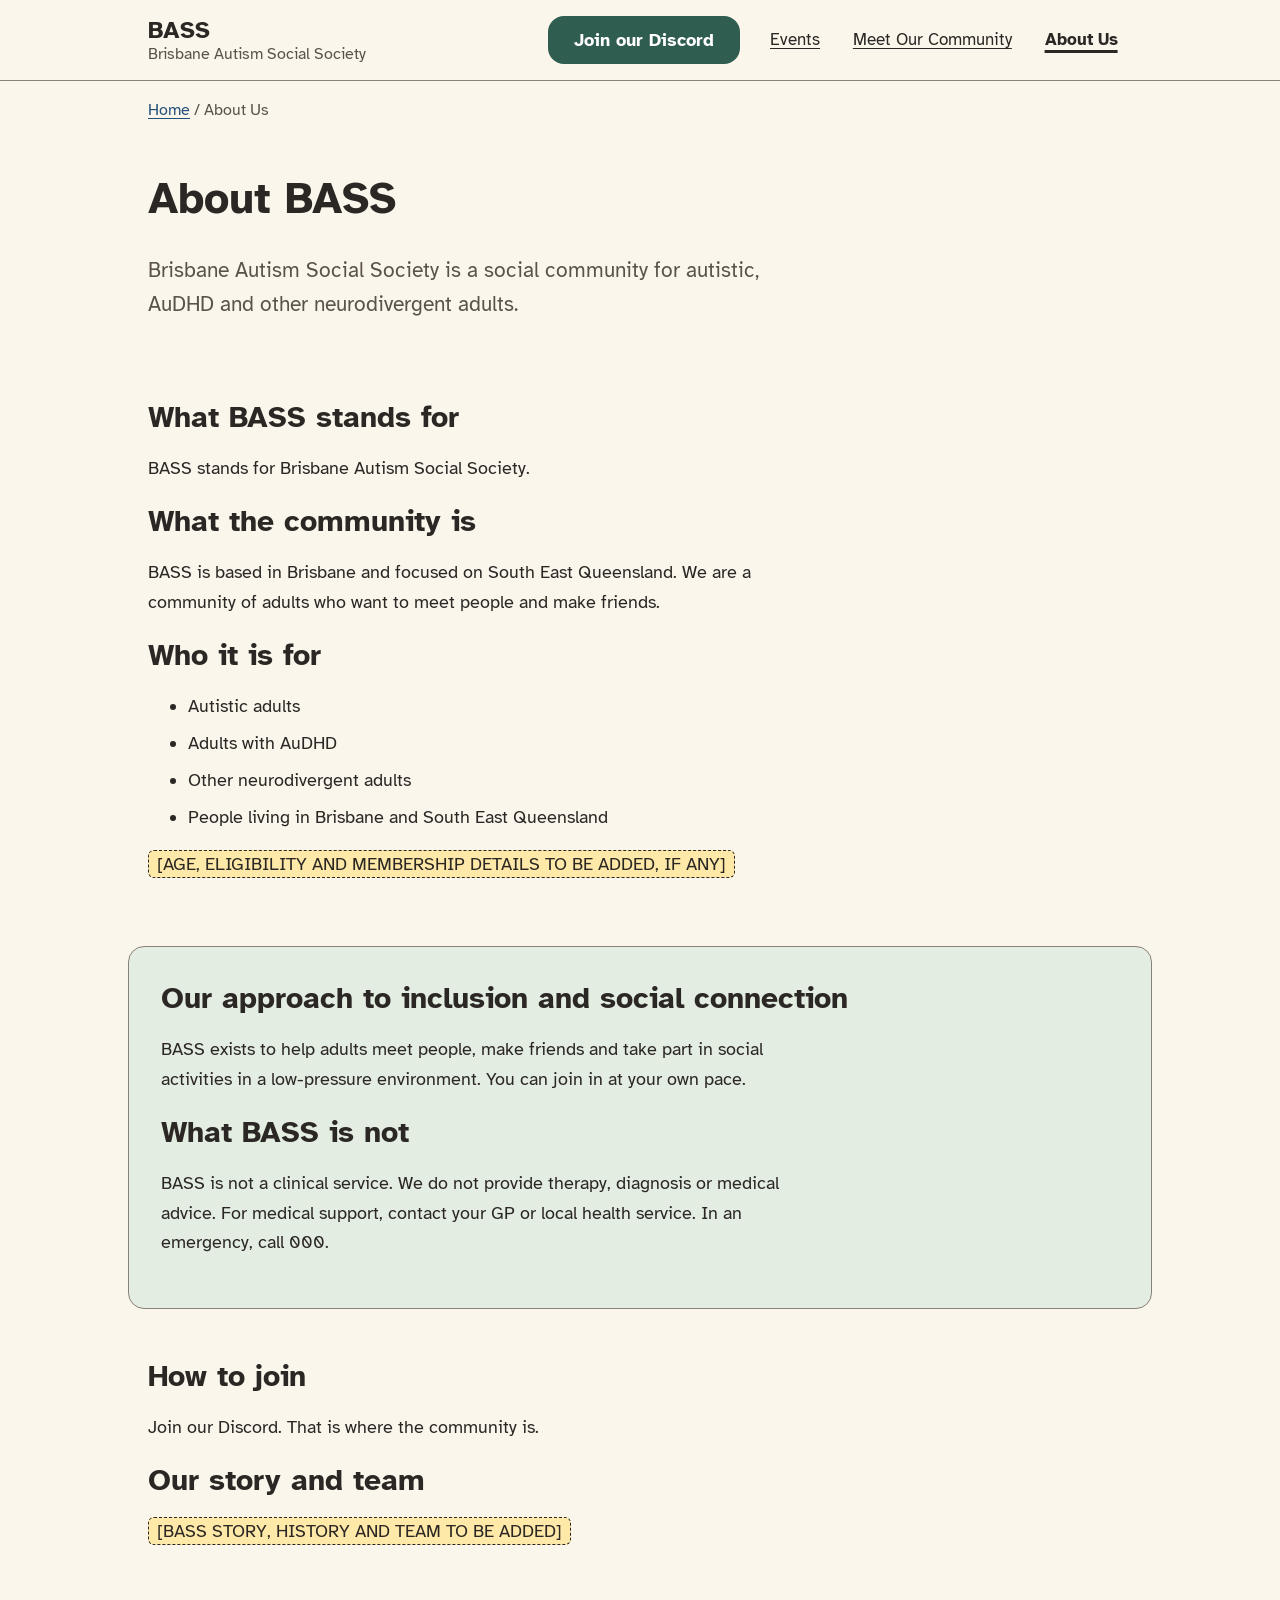
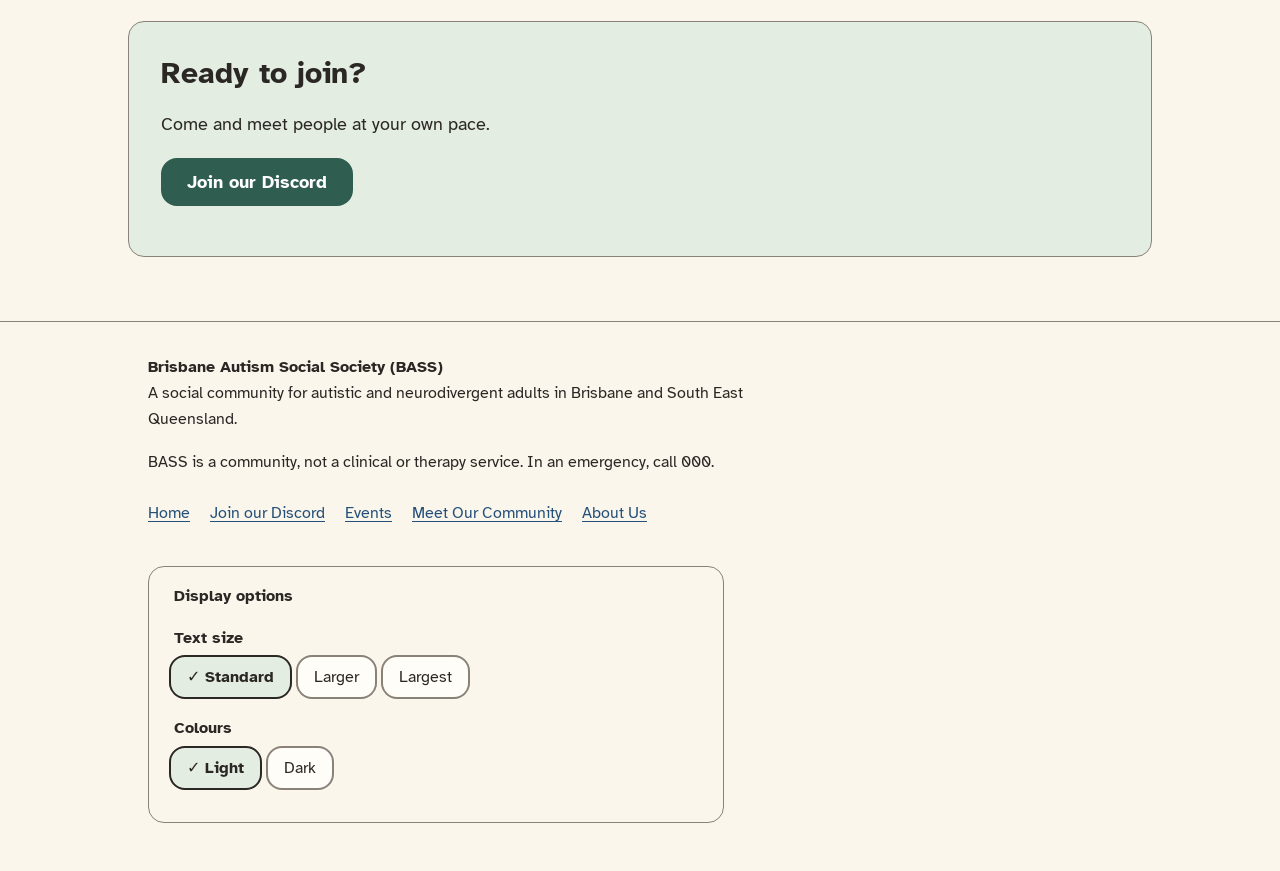
==== commit 795707f0: "Add files via upload" ====
--- a/about/index.html
+++ b/about/index.html
@@ -24,7 +24,7 @@
 <header class="site-header"><div class="wrap bar">
 <a class="brand" href="/">BASS <small>Brisbane Autism Social Society</small></a>
 <div class="bar-actions"><a class="btn" href="https://discord.gg/QpfH5bfpbb">Join our Discord</a><button type="button" class="menu-btn" aria-expanded="false" aria-controls="nav">Menu</button></div>
-<nav id="nav" class="nav" aria-label="Main"><ul><li><a href="/events/">Events</a></li><li><a href="/find-a-friend/">Find a Friend</a></li><li><a href="/about/" aria-current="page">About Us</a></li></ul></nav>
+<nav id="nav" class="nav" aria-label="Main"><ul><li><a href="/events/">Events</a></li><li><a href="/meet-our-community/">Meet Our Community</a></li><li><a href="/about/" aria-current="page">About Us</a></li></ul></nav>
 </div></header>
 <main id="main">
 <p class="crumb"><a href="/">Home</a> / About Us</p>
@@ -47,7 +47,7 @@
 <footer class="site-footer"><div class="wrap">
 <p><strong>Brisbane Autism Social Society (BASS)</strong><br>A social community for autistic and neurodivergent adults in Brisbane and South East Queensland.</p>
 <p>BASS is a community, not a clinical or therapy service. In an emergency, call 000.</p>
-<nav aria-label="Footer"><ul><li><a href="/">Home</a></li><li><a href="https://discord.gg/QpfH5bfpbb">Join our Discord</a></li><li><a href="/events/">Events</a></li><li><a href="/find-a-friend/">Find a Friend</a></li><li><a href="/about/">About Us</a></li></ul></nav>
+<nav aria-label="Footer"><ul><li><a href="/">Home</a></li><li><a href="https://discord.gg/QpfH5bfpbb">Join our Discord</a></li><li><a href="/events/">Events</a></li><li><a href="/meet-our-community/">Meet Our Community</a></li><li><a href="/about/">About Us</a></li></ul></nav>
 <div class="display" role="group" aria-labelledby="disp"><p class="lbl" id="disp">Display options</p>
 <fieldset><legend>Text size</legend><button type="button" class="opt" data-group="size" data-value="default" aria-pressed="true">Standard</button><button type="button" class="opt" data-group="size" data-value="large" aria-pressed="false">Larger</button><button type="button" class="opt" data-group="size" data-value="larger" aria-pressed="false">Largest</button></fieldset>
 <fieldset><legend>Colours</legend><button type="button" class="opt" data-group="theme" data-value="light" aria-pressed="true">Light</button><button type="button" class="opt" data-group="theme" data-value="dark" aria-pressed="false">Dark</button></fieldset></div>
--- a/assets/css/styles.css
+++ b/assets/css/styles.css
@@ -77,6 +77,17 @@
 .steps li::before{content:counter(s);position:absolute;left:0;top:.05em;width:2.2rem;height:2.2rem;border-radius:50%;background:var(--btn);color:var(--btn-t);font-weight:700;display:flex;align-items:center;justify-content:center}
 .event{padding:1.25rem 1.5rem;border:1px solid var(--line);border-radius:var(--r);background:var(--surface);margin-bottom:1rem}
 .event dl{margin:0 0 1rem}.event dt{font-weight:700}.event dd{margin:0 0 .6rem}
+.luma-frame{display:block;width:100%;height:42rem;margin:0 0 1rem;border:1px solid var(--line);border-radius:var(--r);background:var(--surface)}
+.posts-toggle{display:none}.js .posts-toggle{display:inline-flex}
+[hidden]{display:none!important}
+.post-grid{display:grid;gap:var(--gap);grid-template-columns:repeat(auto-fit,minmax(min(100%,19rem),1fr))}
+.post-card{display:flex;flex-direction:column;align-items:flex-start;padding:1.25rem 1.5rem;border:1px solid var(--line);border-radius:var(--r);background:var(--surface)}
+.post-meta{font-weight:700;margin-bottom:.5rem}
+.tag-list{display:flex;flex-wrap:wrap;gap:.4rem;list-style:none;padding:0;margin:0 0 .75rem;max-width:none}
+.tag-list li{margin:0;padding:.1rem .7rem;font-size:1rem;background:var(--lav);border:1px solid var(--line);border-radius:999px}
+.post-text{white-space:pre-line;margin-bottom:.75rem}
+.post-text.clamp{display:-webkit-box;-webkit-line-clamp:5;-webkit-box-orient:vertical;overflow:hidden}
+.post-card .more{margin:0;margin-top:auto}
 .join-band{padding:2rem 0}
 .join-band .wrap{padding:2rem;background:var(--soft);border:1px solid var(--line);border-radius:var(--r);width:calc(100% - 2.5rem)}
 .ph{background:var(--ph);color:var(--ph-t);padding:.1em .45em;border-radius:6px;border:1px dashed var(--ph-t)}
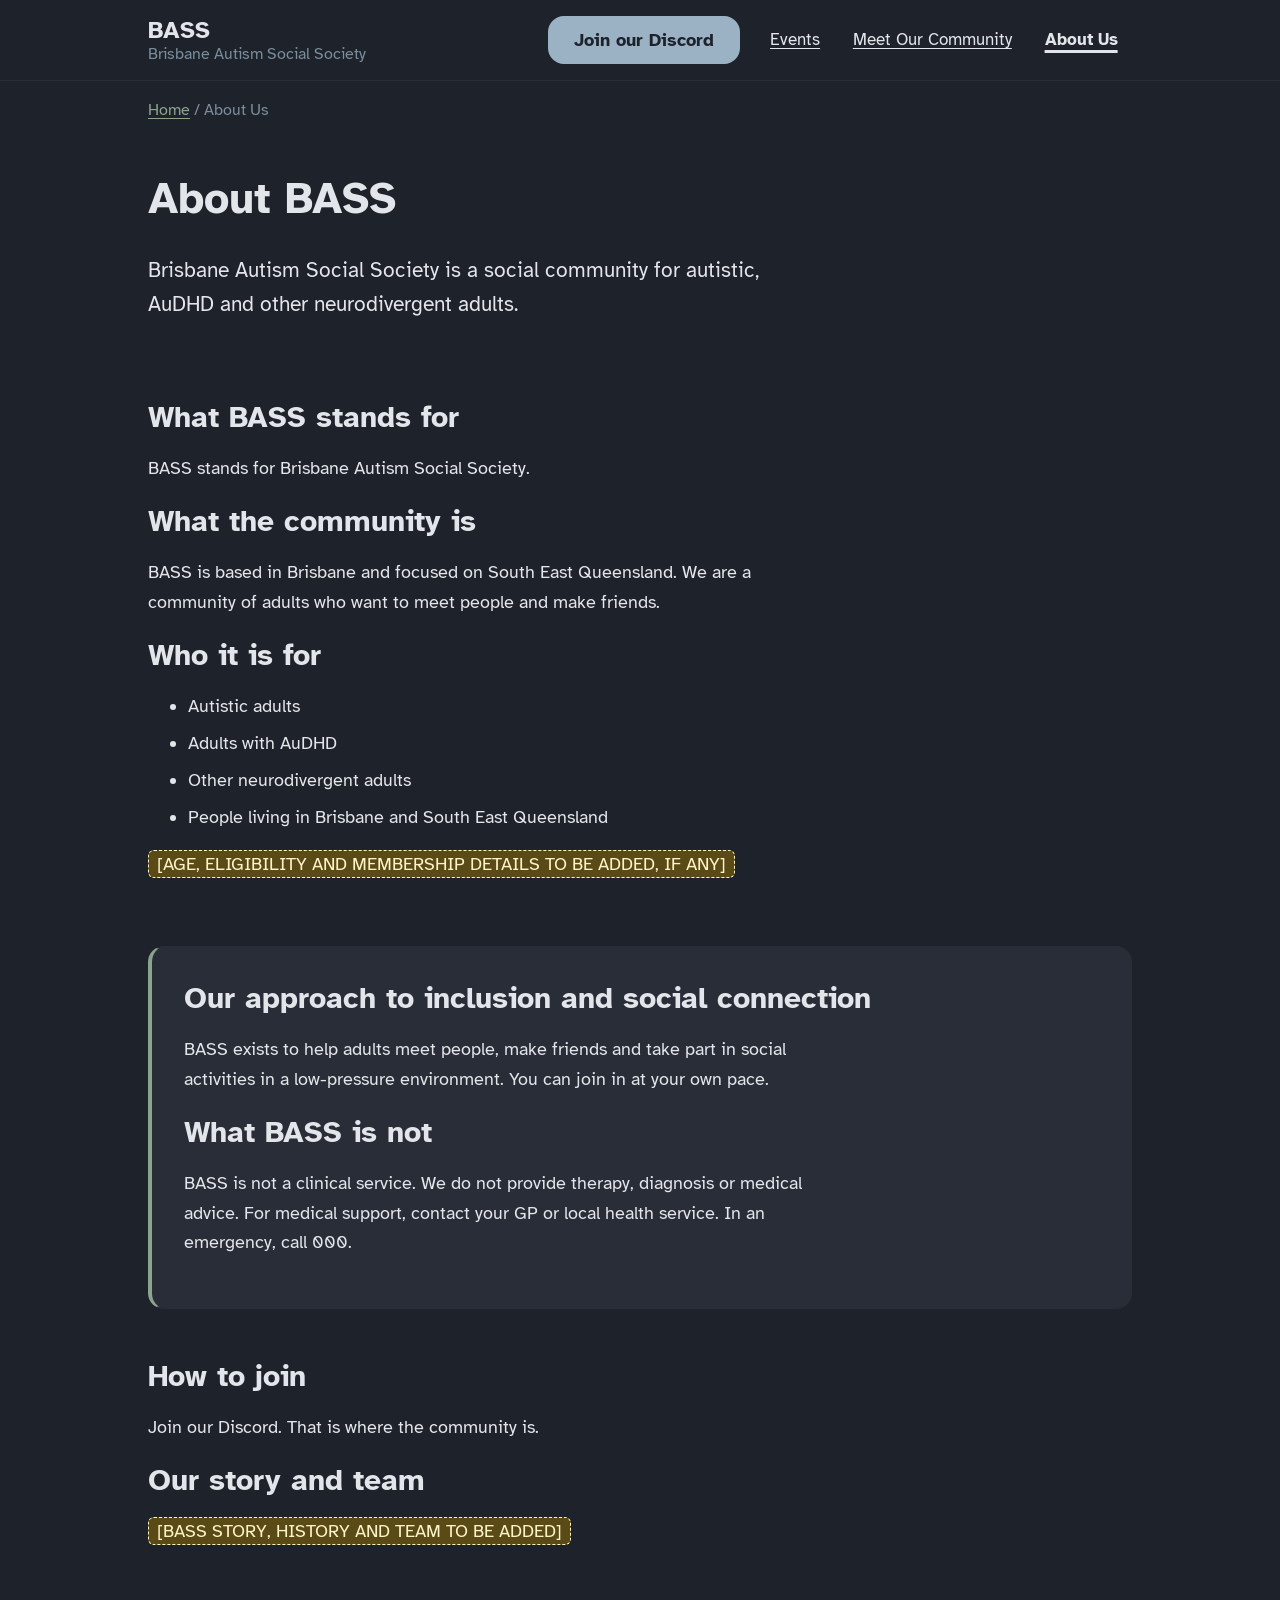
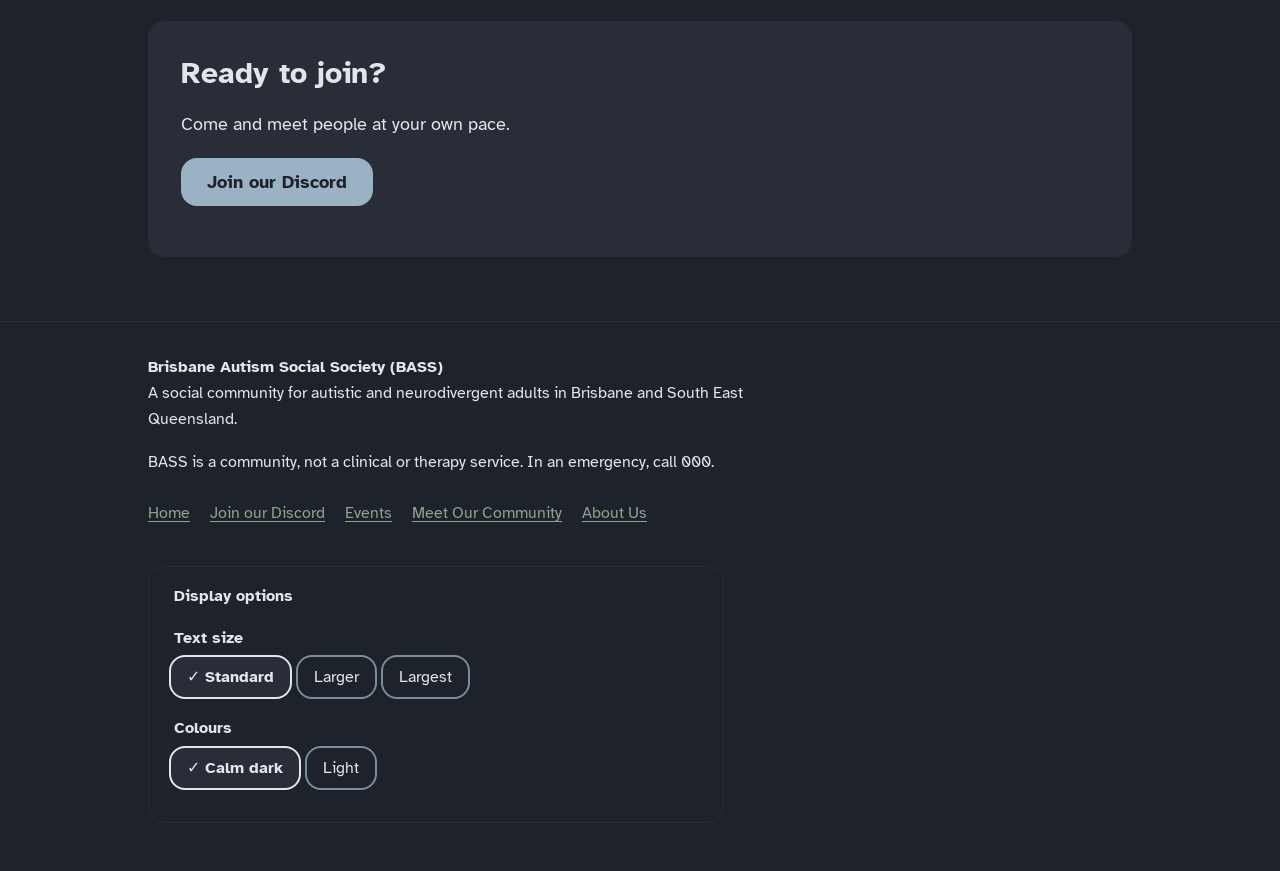
==== commit bea36540: "Add files via upload" ====
--- a/about/index.html
+++ b/about/index.html
@@ -3,6 +3,8 @@
 <head>
 <meta charset="utf-8">
 <meta name="viewport" content="width=device-width, initial-scale=1">
+<meta name="color-scheme" content="dark light">
+<meta name="theme-color" content="#1E222A">
 <title>About BASS | Autism Social Group for Adults in Brisbane</title>
 <meta name="description" content="Learn about Brisbane Autism Social Society (BASS), a social community for autistic and neurodivergent adults in Brisbane and South East Queensland.">
 <link rel="canonical" href="https://bassbrisbane.com/about/">
@@ -16,7 +18,7 @@
 <link rel="icon" href="/assets/images/favicon.svg" type="image/svg+xml">
 <link rel="preload" href="/assets/fonts/atkinson-hyperlegible-latin-400-normal.woff2" as="font" type="font/woff2" crossorigin>
 <link rel="stylesheet" href="/assets/css/styles.css">
-<script>var r=document.documentElement;r.className="js";try{var t=localStorage.getItem("bass-theme");if(!t)t=matchMedia("(prefers-color-scheme: dark)").matches?"dark":"light";r.dataset.theme=t;var s=localStorage.getItem("bass-size");if(s)r.dataset.size=s}catch(e){r.dataset.theme="light"}</script>
+<script>var r=document.documentElement;r.className="js";try{var t=localStorage.getItem("bass-theme");if(!t)t="dark";r.dataset.theme=t;var s=localStorage.getItem("bass-size");if(s)r.dataset.size=s}catch(e){r.dataset.theme="dark"}</script>
 <script type="application/ld+json">{"@context": "https://schema.org", "@type": "BreadcrumbList", "itemListElement": [{"@type": "ListItem", "position": 1, "name": "Home", "item": "https://bassbrisbane.com/"}, {"@type": "ListItem", "position": 2, "name": "About Us", "item": "https://bassbrisbane.com/about/"}]}</script>
 </head>
 <body>
@@ -50,7 +52,7 @@
 <nav aria-label="Footer"><ul><li><a href="/">Home</a></li><li><a href="https://discord.gg/QpfH5bfpbb">Join our Discord</a></li><li><a href="/events/">Events</a></li><li><a href="/meet-our-community/">Meet Our Community</a></li><li><a href="/about/">About Us</a></li></ul></nav>
 <div class="display" role="group" aria-labelledby="disp"><p class="lbl" id="disp">Display options</p>
 <fieldset><legend>Text size</legend><button type="button" class="opt" data-group="size" data-value="default" aria-pressed="true">Standard</button><button type="button" class="opt" data-group="size" data-value="large" aria-pressed="false">Larger</button><button type="button" class="opt" data-group="size" data-value="larger" aria-pressed="false">Largest</button></fieldset>
-<fieldset><legend>Colours</legend><button type="button" class="opt" data-group="theme" data-value="light" aria-pressed="true">Light</button><button type="button" class="opt" data-group="theme" data-value="dark" aria-pressed="false">Dark</button></fieldset></div>
+<fieldset><legend>Colours</legend><button type="button" class="opt" data-group="theme" data-value="dark" aria-pressed="true">Calm dark</button><button type="button" class="opt" data-group="theme" data-value="light" aria-pressed="false">Light</button></fieldset></div>
 </div></footer>
 <script src="/assets/js/main.js" defer></script>
 </body>
--- a/assets/css/styles.css
+++ b/assets/css/styles.css
@@ -3,18 +3,30 @@
 @font-face{font-family:"Atkinson Hyperlegible";src:url(/assets/fonts/atkinson-hyperlegible-latin-400-normal.woff2) format("woff2");font-weight:400;font-style:normal;font-display:swap}
 @font-face{font-family:"Atkinson Hyperlegible";src:url(/assets/fonts/atkinson-hyperlegible-latin-700-normal.woff2) format("woff2");font-weight:700;font-style:normal;font-display:swap}
 :root{
+  /* Calm dark palette (default) */
+  --bg:#1E222A;          /* Deep Slate: page background */
+  --surface:#282D37;     /* Muted Charcoal: cards, section blocks, dividers */
+  --text:#E2E6EA;        /* Soft Light Grey: all main text */
+  --muted:#7A8D9B;       /* Dusty Denim: secondary text on the page background only */
+  --link:#8CA38E;        /* Soft Sage: links and accents */
+  --btn:#9BB2C5;         /* Pale Steel Blue: main buttons */
+  --btn-h:#E2E6EA;       /* button hover */
+  --btn-t:#1E222A;       /* dark text on buttons (7.3:1) */
+  --line:#282D37;        /* quiet dividers and card edges */
+  --control-line:#7A8D9B;/* borders of buttons and controls (4.6:1 on the background) */
+  --soft:#282D37;--blue:#282D37;--lav:#282D37;--peach:#282D37;--accent:#8CA38E;
+  --ph:#5A4B16;--ph-t:#FFF3C9;--focus:#E2E6EA;--focus-ring:#1E222A;
+  --font:"Atkinson Hyperlegible",system-ui,-apple-system,"Segoe UI",Roboto,Arial,sans-serif;
+  --r:16px;--gap:1.5rem;--measure:40rem;
+  color-scheme:dark;
+}
+/* Optional light colours, chosen with the footer "Display options" */
+:root[data-theme=light]{
   --bg:#FBF6EC;--surface:#FFFDF8;--text:#2B2724;--muted:#5A524B;--link:#24507A;
-  --btn:#2F5D50;--btn-h:#244A40;--btn-t:#fff;--line:#8A8178;--soft:#E3EDE1;
+  --btn:#2F5D50;--btn-h:#244A40;--btn-t:#fff;--line:#8A8178;--control-line:#8A8178;--soft:#E3EDE1;
   --blue:#E1EAF1;--lav:#ECE7F5;--peach:#F8E4D6;--accent:#8F4326;
   --ph:#FFE9A8;--ph-t:#2B2724;--focus:#1B3F6B;--focus-ring:#fff;
-  --font:"Atkinson Hyperlegible",system-ui,-apple-system,"Segoe UI",Roboto,Arial,sans-serif;
-  --r:16px;--gap:1.5rem;--measure:40rem;
-}
-:root[data-theme=dark]{
-  --bg:#1F2220;--surface:#282C29;--text:#EEE9E0;--muted:#BEB7AB;--link:#A5C8E8;
-  --btn:#9BCDB0;--btn-h:#B5DCC5;--btn-t:#14201A;--line:#7C8279;--soft:#2B352E;
-  --blue:#27323C;--lav:#322E3E;--peach:#3B2F28;--accent:#E8A98A;
-  --ph:#5A4B16;--ph-t:#FFF3C9;--focus:#FFD98A;--focus-ring:#1F2220;
+  color-scheme:light;
 }
 *,*::before,*::after{box-sizing:border-box}
 html{font-size:100%}
@@ -51,11 +63,11 @@
 .btn:active{transform:translateY(1px)}
 .btn.alt{background:transparent;color:var(--link);border-color:var(--link)}
 .btn.alt:hover{background:var(--soft)}
-.menu-btn{display:none;min-height:48px;padding:.5rem 1.1rem;font:inherit;font-weight:700;color:var(--text);background:var(--surface);border:2px solid var(--text);border-radius:var(--r);cursor:pointer}
+.menu-btn{display:none;min-height:48px;padding:.5rem 1.1rem;font:inherit;font-weight:700;color:var(--text);background:var(--bg);border:2px solid var(--control-line);border-radius:var(--r);cursor:pointer}
 .menu-btn:hover{background:var(--soft)}
 /* Sections */
 .hero{padding:3rem 0 2rem}
-.lead{font-size:1.3rem;color:var(--muted);max-width:var(--measure)}
+.lead{font-size:1.3rem;color:var(--text);max-width:var(--measure)}
 .note{font-size:1rem;color:var(--muted)}
 .crumb{max-width:64rem;margin:1rem auto 0;padding:0 1.25rem;font-size:1rem;color:var(--muted)}
 .sec{padding:1.5rem 0}
@@ -65,8 +77,12 @@
 .sec>.wrap.box.blue{background:var(--blue)}
 .sec>.wrap.box.lav{background:var(--lav)}
 .sec>.wrap.box.peach{background:var(--peach)}
-.sec>.wrap.box{width:calc(100% - 2.5rem)}
+.sec>.wrap.box{width:calc(100% - 2.5rem);max-width:calc(64rem - 2.5rem)}
 .answers,.cards{display:grid;gap:var(--gap);grid-template-columns:repeat(auto-fit,minmax(16rem,1fr));margin-bottom:0}
+:root:not([data-theme=light]) .sec>.wrap.box.soft,:root:not([data-theme=light]) .card.soft,:root:not([data-theme=light]) .card.blue,:root:not([data-theme=light]) .card.lav{border-left-width:4px}
+:root:not([data-theme=light]) .sec>.wrap.box.soft,:root:not([data-theme=light]) .card.soft{border-left-color:var(--link)}
+:root:not([data-theme=light]) .card.blue{border-left-color:var(--btn)}
+:root:not([data-theme=light]) .card.lav{border-left-color:var(--muted)}
 .answers>div,.card{padding:1.25rem 1.5rem;border:1px solid var(--line);border-radius:var(--r);background:var(--surface)}
 .answers h2,.card h3{font-size:1.3rem;margin-bottom:.4em}
 .answers p,.card p{margin-bottom:0}
@@ -84,12 +100,12 @@
 .post-card{display:flex;flex-direction:column;align-items:flex-start;padding:1.25rem 1.5rem;border:1px solid var(--line);border-radius:var(--r);background:var(--surface)}
 .post-meta{font-weight:700;margin-bottom:.5rem}
 .tag-list{display:flex;flex-wrap:wrap;gap:.4rem;list-style:none;padding:0;margin:0 0 .75rem;max-width:none}
-.tag-list li{margin:0;padding:.1rem .7rem;font-size:1rem;background:var(--lav);border:1px solid var(--line);border-radius:999px}
+.tag-list li{margin:0;padding:.1rem .7rem;font-size:1rem;background:var(--bg);border:1px solid var(--control-line);border-radius:999px}
 .post-text{white-space:pre-line;margin-bottom:.75rem}
 .post-text.clamp{display:-webkit-box;-webkit-line-clamp:5;-webkit-box-orient:vertical;overflow:hidden}
 .post-card .more{margin:0;margin-top:auto}
 .join-band{padding:2rem 0}
-.join-band .wrap{padding:2rem;background:var(--soft);border:1px solid var(--line);border-radius:var(--r);width:calc(100% - 2.5rem)}
+.join-band .wrap{padding:2rem;background:var(--soft);border:1px solid var(--line);border-radius:var(--r);width:calc(100% - 2.5rem);max-width:calc(64rem - 2.5rem)}
 .ph{background:var(--ph);color:var(--ph-t);padding:.1em .45em;border-radius:6px;border:1px dashed var(--ph-t)}
 /* Footer */
 .site-footer{margin-top:2rem;padding:2rem 0 3rem;border-top:1px solid var(--line);font-size:1rem}
@@ -99,9 +115,9 @@
 .js .display{display:block}
 .display legend,.display .lbl{font-weight:700;padding:0 .3rem}
 .display fieldset{border:0;padding:0;margin:0 0 .75rem}
-.opt{display:inline-flex;align-items:center;min-height:44px;min-width:44px;justify-content:center;padding:.3rem 1rem;margin:.25rem .25rem .25rem 0;font:inherit;color:var(--text);background:var(--surface);border:2px solid var(--line);border-radius:var(--r);cursor:pointer}
+.opt{display:inline-flex;align-items:center;min-height:44px;min-width:44px;justify-content:center;padding:.3rem 1rem;margin:.25rem .25rem .25rem 0;font:inherit;color:var(--text);background:var(--bg);border:2px solid var(--control-line);border-radius:var(--r);cursor:pointer}
 .opt:hover{background:var(--soft)}
-.opt[aria-pressed=true]{border-color:var(--text);background:var(--soft);font-weight:700}
+.opt[aria-pressed=true]{border-color:var(--text);background:var(--surface);font-weight:700}
 .opt[aria-pressed=true]::before{content:"\2713\00a0"}
 /* Small screens: Discord button stays visible next to the Menu button */
 @media (max-width:50rem){
@@ -109,7 +125,7 @@
   .js .nav{display:none;width:100%}
   .js .nav.open{display:block}
   .nav ul{flex-direction:column;gap:.25rem}
-  .nav a{width:100%;border:1px solid var(--line)}
+  .nav a{width:100%;border:1px solid var(--control-line)}
   html:not(.js) .nav ul{flex-direction:row;flex-wrap:wrap}
   .bar-actions{flex-wrap:wrap}
   .hero{padding:2rem 0 1rem}
